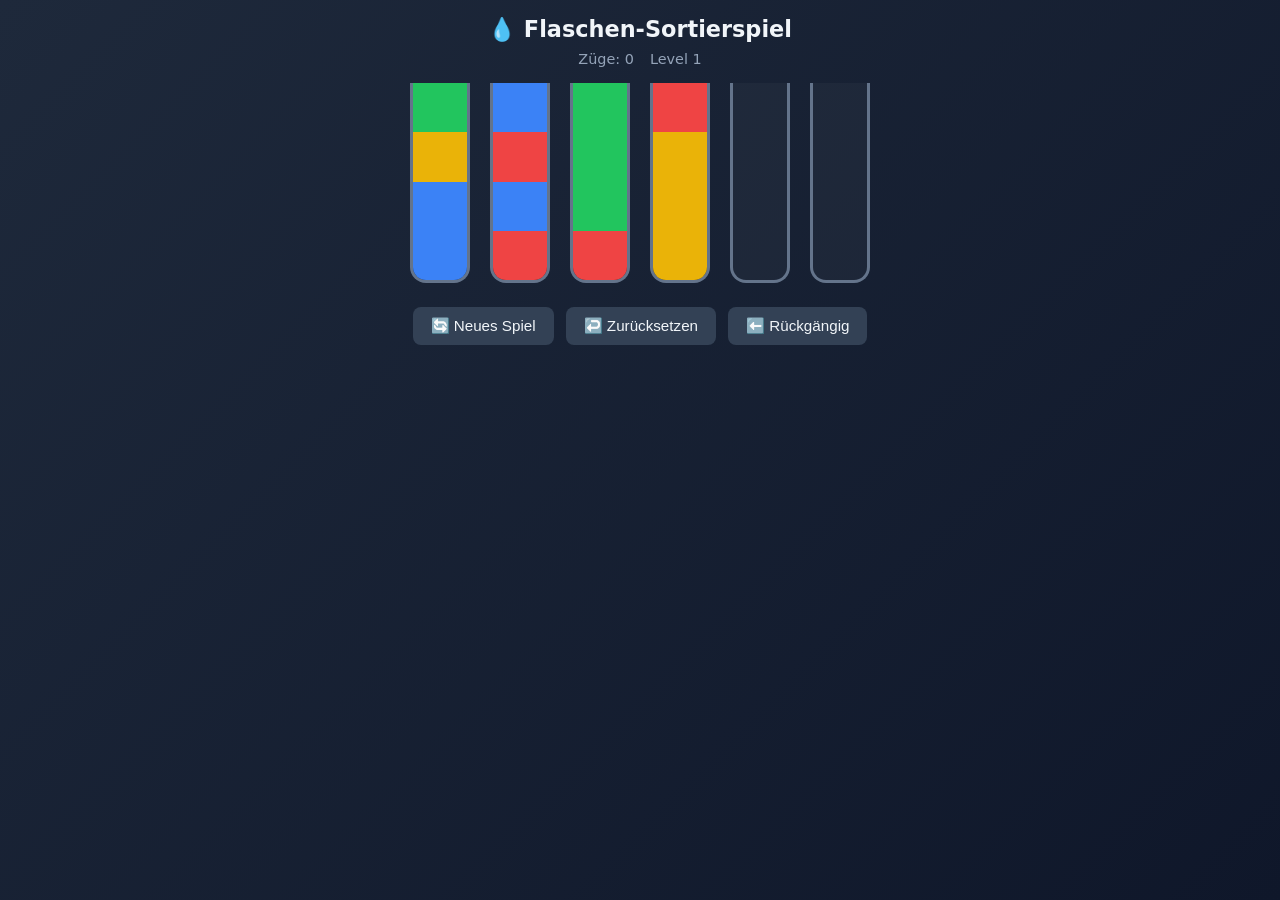
==== bottle-sort/index.html @ cf6b4d2e "initial commit of bottle-sort" ====
<!DOCTYPE html>
<html lang="de">
<head>
<meta charset="UTF-8">
<meta name="viewport" content="width=device-width, initial-scale=1.0, maximum-scale=1.0, user-scalable=no">
<title>Flaschen-Sortierspiel</title>
<link rel="manifest" href="./manifest.json">
<meta name="theme-color" content="#1e293b">
<link rel="apple-touch-icon" href="./icon-192.png">
<link rel="stylesheet" href="./style.css">
</head>
<body>
<div id="app">
  <header>
    <h1>💧 Flaschen-Sortierspiel</h1>
    <div class="stats">
      <span id="moveCounter">Züge: 0</span>
      <span id="levelLabel">Level 1</span>
    </div>
  </header>

  <div id="bottleContainer"></div>

  <div class="controls">
    <button id="newGameBtn">🔄 Neues Spiel</button>
    <button id="resetBtn">↩️ Zurücksetzen</button>
    <button id="undoBtn">⬅️ Rückgängig</button>
  </div>

  <div id="winOverlay" class="hidden">
    <div class="winBox">
      <h2>🎉 Gelöst! 🎉</h2>
      <p id="winStats"></p>
      <button id="nextLevelBtn">Nächstes Level</button>
    </div>
  </div>
</div>

<canvas id="confettiCanvas"></canvas>

<script src="./app.js"></script>
</body>
</html>
---- bottle-sort/style.css ----
* { box-sizing: border-box; margin: 0; padding: 0; }

body {
  font-family: 'Segoe UI', system-ui, sans-serif;
  background: linear-gradient(135deg, #1e293b, #0f172a);
  color: #f1f5f9;
  min-height: 100vh;
  display: flex;
  flex-direction: column;
  align-items: center;
  padding: 16px;
  user-select: none;
  -webkit-tap-highlight-color: transparent;
}

header {
  text-align: center;
  margin-bottom: 16px;
}

h1 { font-size: 1.4rem; margin-bottom: 8px; }

.stats {
  display: flex;
  gap: 16px;
  justify-content: center;
  font-size: 0.9rem;
  color: #94a3b8;
}

#bottleContainer {
  display: flex;
  flex-wrap: wrap;
  justify-content: center;
  gap: 20px;
  max-width: 900px;
  margin-bottom: 24px;
}

.bottle {
  width: 60px;
  height: 200px;
  border: 3px solid #64748b;
  border-top: none;
  border-radius: 0 0 16px 16px;
  position: relative;
  display: flex;
  flex-direction: column-reverse;
  overflow: hidden;
  background: rgba(255,255,255,0.03);
  cursor: pointer;
  transition: transform 0.15s ease;
}

.bottle::before {
  content: "";
  position: absolute;
  top: -12px;
  left: 12px;
  width: 30px;
  height: 12px;
  background: #64748b;
  border-radius: 4px 4px 0 0;
}

.bottle.selected {
  transform: translateY(-12px);
  border-color: #facc15;
  box-shadow: 0 0 12px #facc15;
}

.bottle.invalid {
  animation: shake 0.3s;
}

@keyframes shake {
  0%, 100% { transform: translateX(0); }
  25% { transform: translateX(-6px); }
  75% { transform: translateX(6px); }
}

.segment {
  width: 100%;
  height: 25%;
  transition: all 0.25s ease;
}

.controls {
  display: flex;
  gap: 12px;
  flex-wrap: wrap;
  justify-content: center;
}

button {
  background: #334155;
  color: #f1f5f9;
  border: none;
  padding: 10px 18px;
  border-radius: 8px;
  font-size: 0.95rem;
  cursor: pointer;
  transition: background 0.2s;
}

button:hover { background: #475569; }

#winOverlay {
  position: fixed;
  inset: 0;
  background: rgba(0,0,0,0.7);
  display: flex;
  align-items: center;
  justify-content: center;
  z-index: 10;
}

#winOverlay.hidden { display: none; }

.winBox {
  background: #1e293b;
  padding: 32px;
  border-radius: 16px;
  text-align: center;
  border: 2px solid #facc15;
}

.winBox h2 { margin-bottom: 12px; }
.winBox p { margin-bottom: 20px; color: #94a3b8; }

#confettiCanvas {
  position: fixed;
  inset: 0;
  pointer-events: none;
  z-index: 20;
}
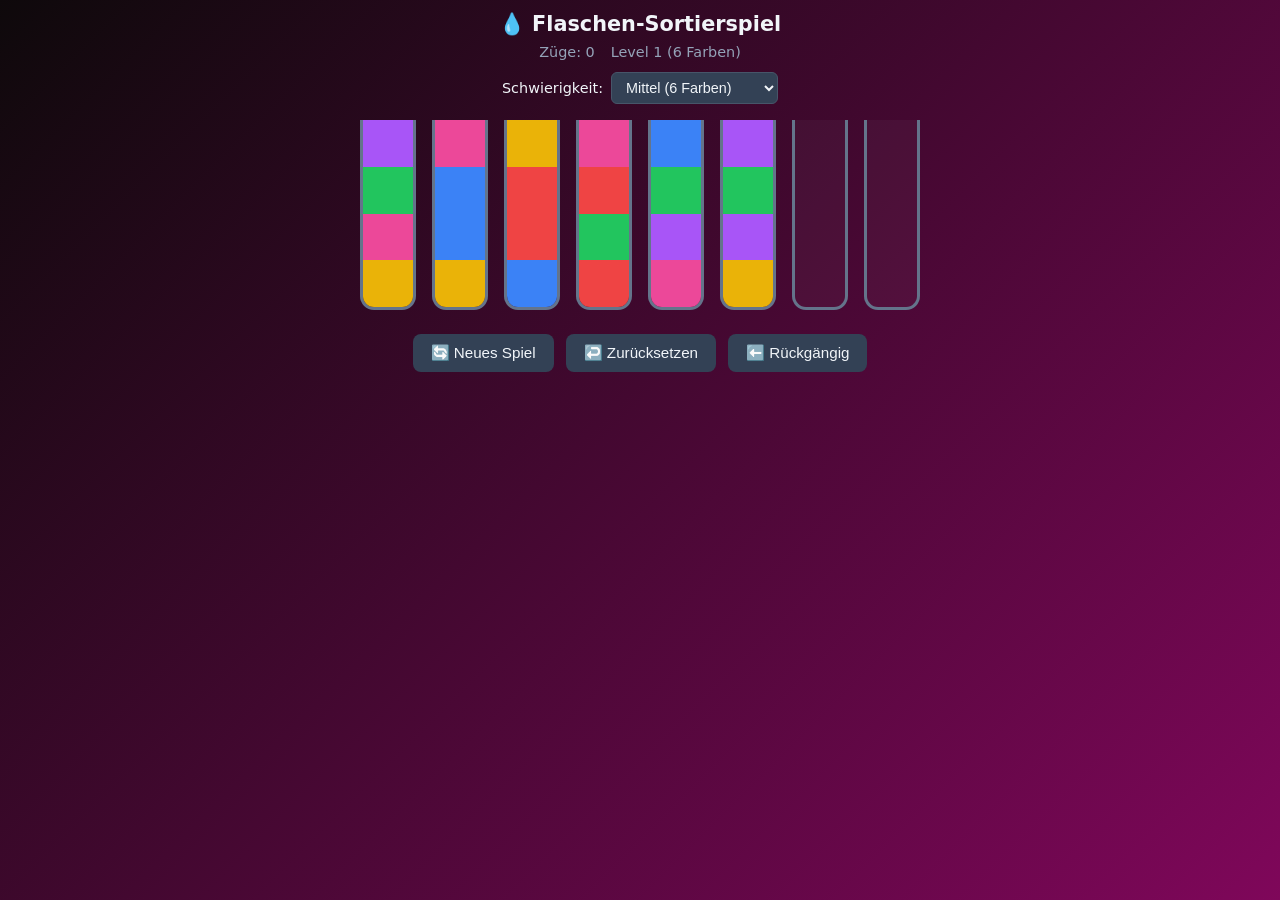
==== commit 01b2468a: "adding difficulty levels" ====
--- a/bottle-sort/index.html
+++ b/bottle-sort/index.html
@@ -18,6 +18,20 @@
       <span id="levelLabel">Level 1</span>
     </div>
   </header>
+
+  <div id="difficultyBar">
+    <label for="difficultySelect">Schwierigkeit:</label>
+    <select id="difficultySelect">
+      <option value="easy">Einfach (4 Farben)</option>
+      <option value="medium" selected>Mittel (6 Farben)</option>
+      <option value="hard">Schwer (8 Farben)</option>
+      <option value="extreme">Extrem (12 Farben)</option>
+      <option value="custom">Benutzerdefiniert…</option>
+    </select>
+    <span id="customWrap" class="hidden">
+      <input type="number" id="customColors" min="2" max="20" value="6"> Farben
+    </span>
+  </div>
 
   <div id="bottleContainer"></div>
 
@@ -40,4 +54,4 @@
 
 <script src="./app.js"></script>
 </body>
-</html>
+</html>
--- a/bottle-sort/style.css
+++ b/bottle-sort/style.css
@@ -3,22 +3,24 @@
 body {
   font-family: 'Segoe UI', system-ui, sans-serif;
   background: linear-gradient(135deg, #1e293b, #0f172a);
+  background: linear-gradient(135deg, #0e090b, #7f075a);
   color: #f1f5f9;
   min-height: 100vh;
   display: flex;
   flex-direction: column;
   align-items: center;
-  padding: 16px;
+  padding: 12px;
   user-select: none;
   -webkit-tap-highlight-color: transparent;
+  overflow-x: hidden;
 }
 
 header {
   text-align: center;
-  margin-bottom: 16px;
-}
-
-h1 { font-size: 1.4rem; margin-bottom: 8px; }
+  margin-bottom: 12px;
+}
+
+h1 { font-size: 1.3rem; margin-bottom: 8px; }
 
 .stats {
   display: flex;
@@ -28,48 +30,99 @@
   color: #94a3b8;
 }
 
+#difficultyBar {
+  display: flex;
+  align-items: center;
+  gap: 8px;
+  flex-wrap: wrap;
+  justify-content: center;
+  margin-bottom: 16px;
+  font-size: 0.9rem;
+}
+
+#difficultyBar select,
+#difficultyBar input {
+  background: #334155;
+  color: #f1f5f9;
+  border: 1px solid #475569;
+  border-radius: 6px;
+  padding: 6px 10px;
+  font-size: 0.9rem;
+}
+
+#customWrap.hidden { display: none; }
+#customWrap input { width: 60px; }
+
 #bottleContainer {
   display: flex;
   flex-wrap: wrap;
   justify-content: center;
-  gap: 20px;
-  max-width: 900px;
+  gap: 16px;
+  max-width: 1000px;
   margin-bottom: 24px;
+  position: relative;
+}
+
+.bottle-wrap {
+  position: relative;
+  display: flex;
+  flex-direction: column;
+  align-items: center;
+  transition: transform 0.4s ease;
+  transform-origin: bottom center;
+  z-index: 1;
+}
+
+.bottle-wrap.pouring-from {
+  z-index: 5;
 }
 
 .bottle {
-  width: 60px;
-  height: 200px;
   border: 3px solid #64748b;
   border-top: none;
-  border-radius: 0 0 16px 16px;
+  border-radius: 0 0 14px 14px;
   position: relative;
   display: flex;
   flex-direction: column-reverse;
   overflow: hidden;
   background: rgba(255,255,255,0.03);
   cursor: pointer;
-  transition: transform 0.15s ease;
+  transition: border-color 0.2s, box-shadow 0.2s;
+}
+
+/* Größen abhängig von Grid-Dichte via CSS-Variablen */
+#bottleContainer {
+  --bottle-w: 56px;
+  --bottle-h: 190px;
+  --seg-count: 4;
+}
+
+.bottle {
+  width: var(--bottle-w);
+  height: var(--bottle-h);
 }
 
 .bottle::before {
   content: "";
   position: absolute;
   top: -12px;
-  left: 12px;
+  left: calc(50% - 15px);
   width: 30px;
   height: 12px;
   background: #64748b;
   border-radius: 4px 4px 0 0;
 }
 
-.bottle.selected {
-  transform: translateY(-12px);
+.bottle-wrap.selected .bottle {
   border-color: #facc15;
   box-shadow: 0 0 12px #facc15;
 }
 
-.bottle.invalid {
+.bottle-wrap.selected {
+  transform: translateY(-14px);
+}
+
+.bottle-wrap.invalid .bottle {
   animation: shake 0.3s;
 }
 
@@ -81,8 +134,35 @@
 
 .segment {
   width: 100%;
-  height: 25%;
-  transition: all 0.25s ease;
+  height: calc(100% / var(--seg-count));
+  transition: background 0.2s ease;
+  flex-shrink: 0;
+}
+
+/* Gieß-Animation Klassen */
+.bottle-wrap.tilt-pour {
+  transform: rotate(-70deg) translate(-30px, -10px);
+  transition: transform 0.35s ease;
+}
+
+.bottle-wrap.tilt-receive {
+  transition: transform 0.35s ease;
+}
+
+/* Stream-Tropfen */
+.pour-stream {
+  position: absolute;
+  width: 6px;
+  border-radius: 3px;
+  pointer-events: none;
+  z-index: 10;
+  animation: streamFlow 0.4s linear infinite;
+}
+
+@keyframes streamFlow {
+  0% { opacity: 0.6; }
+  50% { opacity: 1; }
+  100% { opacity: 0.6; }
 }
 
 .controls {
@@ -104,6 +184,7 @@
 }
 
 button:hover { background: #475569; }
+button:active { background: #1e293b; }
 
 #winOverlay {
   position: fixed;
@@ -112,7 +193,7 @@
   display: flex;
   align-items: center;
   justify-content: center;
-  z-index: 10;
+  z-index: 30;
 }
 
 #winOverlay.hidden { display: none; }
@@ -123,6 +204,7 @@
   border-radius: 16px;
   text-align: center;
   border: 2px solid #facc15;
+  max-width: 90vw;
 }
 
 .winBox h2 { margin-bottom: 12px; }
@@ -134,3 +216,21 @@
   pointer-events: none;
   z-index: 20;
 }
+
+/* Responsive Anpassungen für kleinere Bildschirme / mehr Flaschen */
+@media (max-width: 700px) {
+  #bottleContainer {
+    gap: 10px;
+    --bottle-w: 42px;
+    --bottle-h: 150px;
+  }
+  h1 { font-size: 1.1rem; }
+}
+
+@media (max-width: 420px) {
+  #bottleContainer {
+    gap: 7px;
+    --bottle-w: 34px;
+    --bottle-h: 120px;
+  }
+}
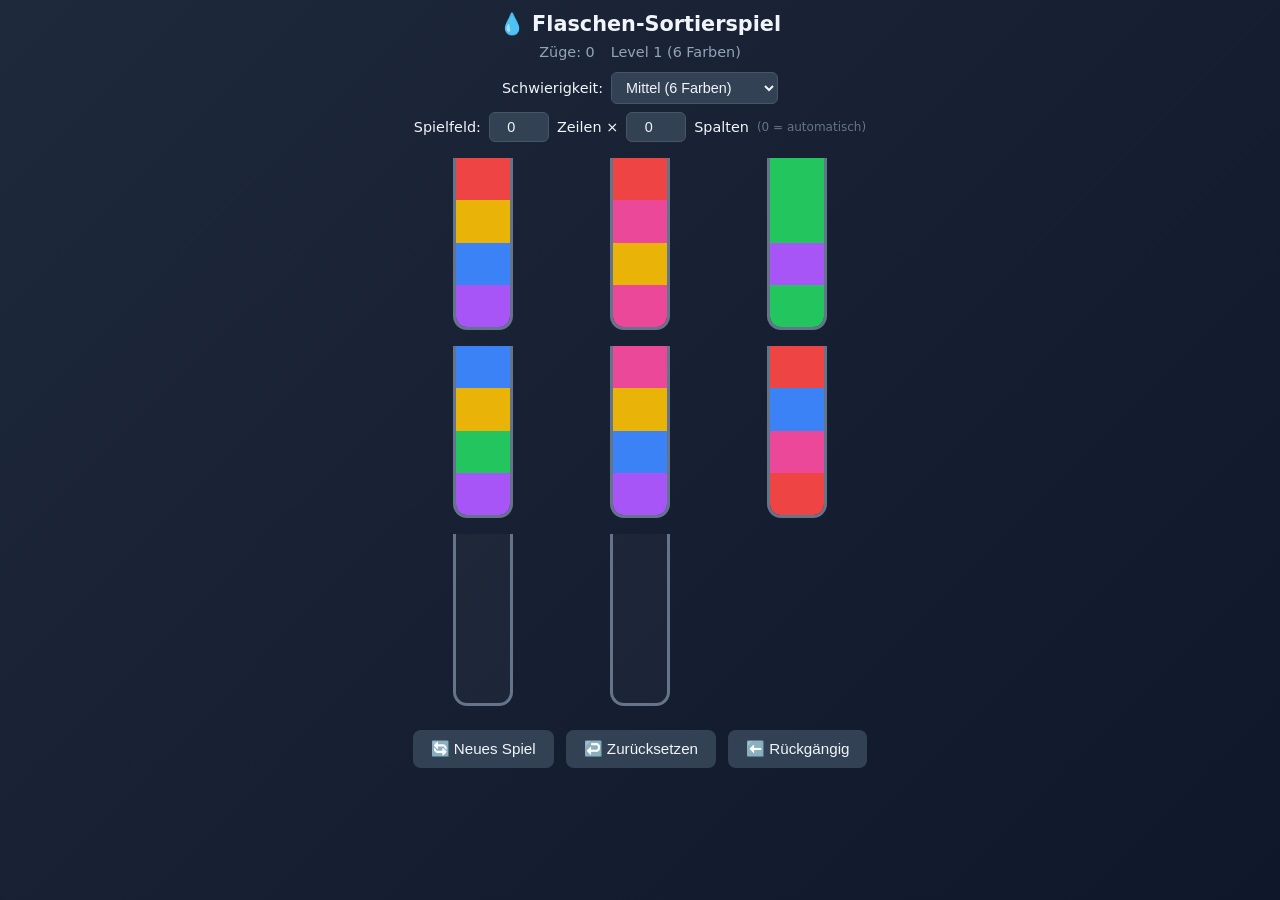
==== commit 32e8bc82: "adding adjustability" ====
--- a/bottle-sort/index.html
+++ b/bottle-sort/index.html
@@ -20,17 +20,28 @@
   </header>
 
   <div id="difficultyBar">
-    <label for="difficultySelect">Schwierigkeit:</label>
-    <select id="difficultySelect">
-      <option value="easy">Einfach (4 Farben)</option>
-      <option value="medium" selected>Mittel (6 Farben)</option>
-      <option value="hard">Schwer (8 Farben)</option>
-      <option value="extreme">Extrem (12 Farben)</option>
-      <option value="custom">Benutzerdefiniert…</option>
-    </select>
-    <span id="customWrap" class="hidden">
-      <input type="number" id="customColors" min="2" max="20" value="6"> Farben
-    </span>
+    <div class="settingRow">
+      <label for="difficultySelect">Schwierigkeit:</label>
+      <select id="difficultySelect">
+        <option value="easy">Einfach (4 Farben)</option>
+        <option value="medium" selected>Mittel (6 Farben)</option>
+        <option value="hard">Schwer (8 Farben)</option>
+        <option value="extreme">Extrem (12 Farben)</option>
+        <option value="custom">Benutzerdefiniert…</option>
+      </select>
+      <span id="customWrap" class="hidden">
+        <input type="number" id="customColors" min="2" max="20" value="6"> Farben
+      </span>
+    </div>
+
+    <div class="settingRow">
+      <label for="rowsInput">Spielfeld:</label>
+      <input type="number" id="rowsInput" min="1" max="10" value="0" placeholder="auto">
+      <span>Zeilen ×</span>
+      <input type="number" id="colsInput" min="1" max="12" value="0" placeholder="auto">
+      <span>Spalten</span>
+      <small id="gridHint">(0 = automatisch)</small>
+    </div>
   </div>
 
   <div id="bottleContainer"></div>
--- a/bottle-sort/style.css
+++ b/bottle-sort/style.css
@@ -3,7 +3,6 @@
 body {
   font-family: 'Segoe UI', system-ui, sans-serif;
   background: linear-gradient(135deg, #1e293b, #0f172a);
-  background: linear-gradient(135deg, #0e090b, #7f075a);
   color: #f1f5f9;
   min-height: 100vh;
   display: flex;
@@ -32,16 +31,23 @@
 
 #difficultyBar {
   display: flex;
+  flex-direction: column;
+  align-items: center;
+  gap: 8px;
+  margin-bottom: 16px;
+  font-size: 0.9rem;
+}
+
+.settingRow {
+  display: flex;
   align-items: center;
   gap: 8px;
   flex-wrap: wrap;
   justify-content: center;
-  margin-bottom: 16px;
-  font-size: 0.9rem;
 }
 
 #difficultyBar select,
-#difficultyBar input {
+#difficultyBar input[type="number"] {
   background: #334155;
   color: #f1f5f9;
   border: 1px solid #475569;
@@ -53,12 +59,21 @@
 #customWrap.hidden { display: none; }
 #customWrap input { width: 60px; }
 
+#rowsInput, #colsInput { width: 60px; text-align: center; }
+
+#gridHint {
+  color: #64748b;
+  font-size: 0.75rem;
+}
+
 #bottleContainer {
-  display: flex;
-  flex-wrap: wrap;
-  justify-content: center;
-  gap: 16px;
-  max-width: 1000px;
+  display: grid;
+  grid-template-columns: repeat(var(--grid-cols, 6), 1fr);
+  gap: var(--grid-gap, 16px);
+  justify-items: center;
+  align-items: end;
+  width: 100%;
+  max-width: 1100px;
   margin-bottom: 24px;
   position: relative;
 }
@@ -88,27 +103,17 @@
   background: rgba(255,255,255,0.03);
   cursor: pointer;
   transition: border-color 0.2s, box-shadow 0.2s;
-}
-
-/* Größen abhängig von Grid-Dichte via CSS-Variablen */
-#bottleContainer {
-  --bottle-w: 56px;
-  --bottle-h: 190px;
-  --seg-count: 4;
-}
-
-.bottle {
-  width: var(--bottle-w);
-  height: var(--bottle-h);
+  width: var(--bottle-w, 56px);
+  height: var(--bottle-h, 190px);
 }
 
 .bottle::before {
   content: "";
   position: absolute;
-  top: -12px;
-  left: calc(50% - 15px);
-  width: 30px;
-  height: 12px;
+  top: -10px;
+  left: calc(50% - 14px);
+  width: 28px;
+  height: 10px;
   background: #64748b;
   border-radius: 4px 4px 0 0;
 }
@@ -134,22 +139,15 @@
 
 .segment {
   width: 100%;
-  height: calc(100% / var(--seg-count));
+  height: calc(100% / var(--seg-count, 4));
   transition: background 0.2s ease;
   flex-shrink: 0;
 }
 
-/* Gieß-Animation Klassen */
 .bottle-wrap.tilt-pour {
-  transform: rotate(-70deg) translate(-30px, -10px);
   transition: transform 0.35s ease;
 }
 
-.bottle-wrap.tilt-receive {
-  transition: transform 0.35s ease;
-}
-
-/* Stream-Tropfen */
 .pour-stream {
   position: absolute;
   width: 6px;
@@ -217,20 +215,7 @@
   z-index: 20;
 }
 
-/* Responsive Anpassungen für kleinere Bildschirme / mehr Flaschen */
 @media (max-width: 700px) {
-  #bottleContainer {
-    gap: 10px;
-    --bottle-w: 42px;
-    --bottle-h: 150px;
-  }
   h1 { font-size: 1.1rem; }
-}
-
-@media (max-width: 420px) {
-  #bottleContainer {
-    gap: 7px;
-    --bottle-w: 34px;
-    --bottle-h: 120px;
-  }
+  #difficultyBar { font-size: 0.8rem; }
 }
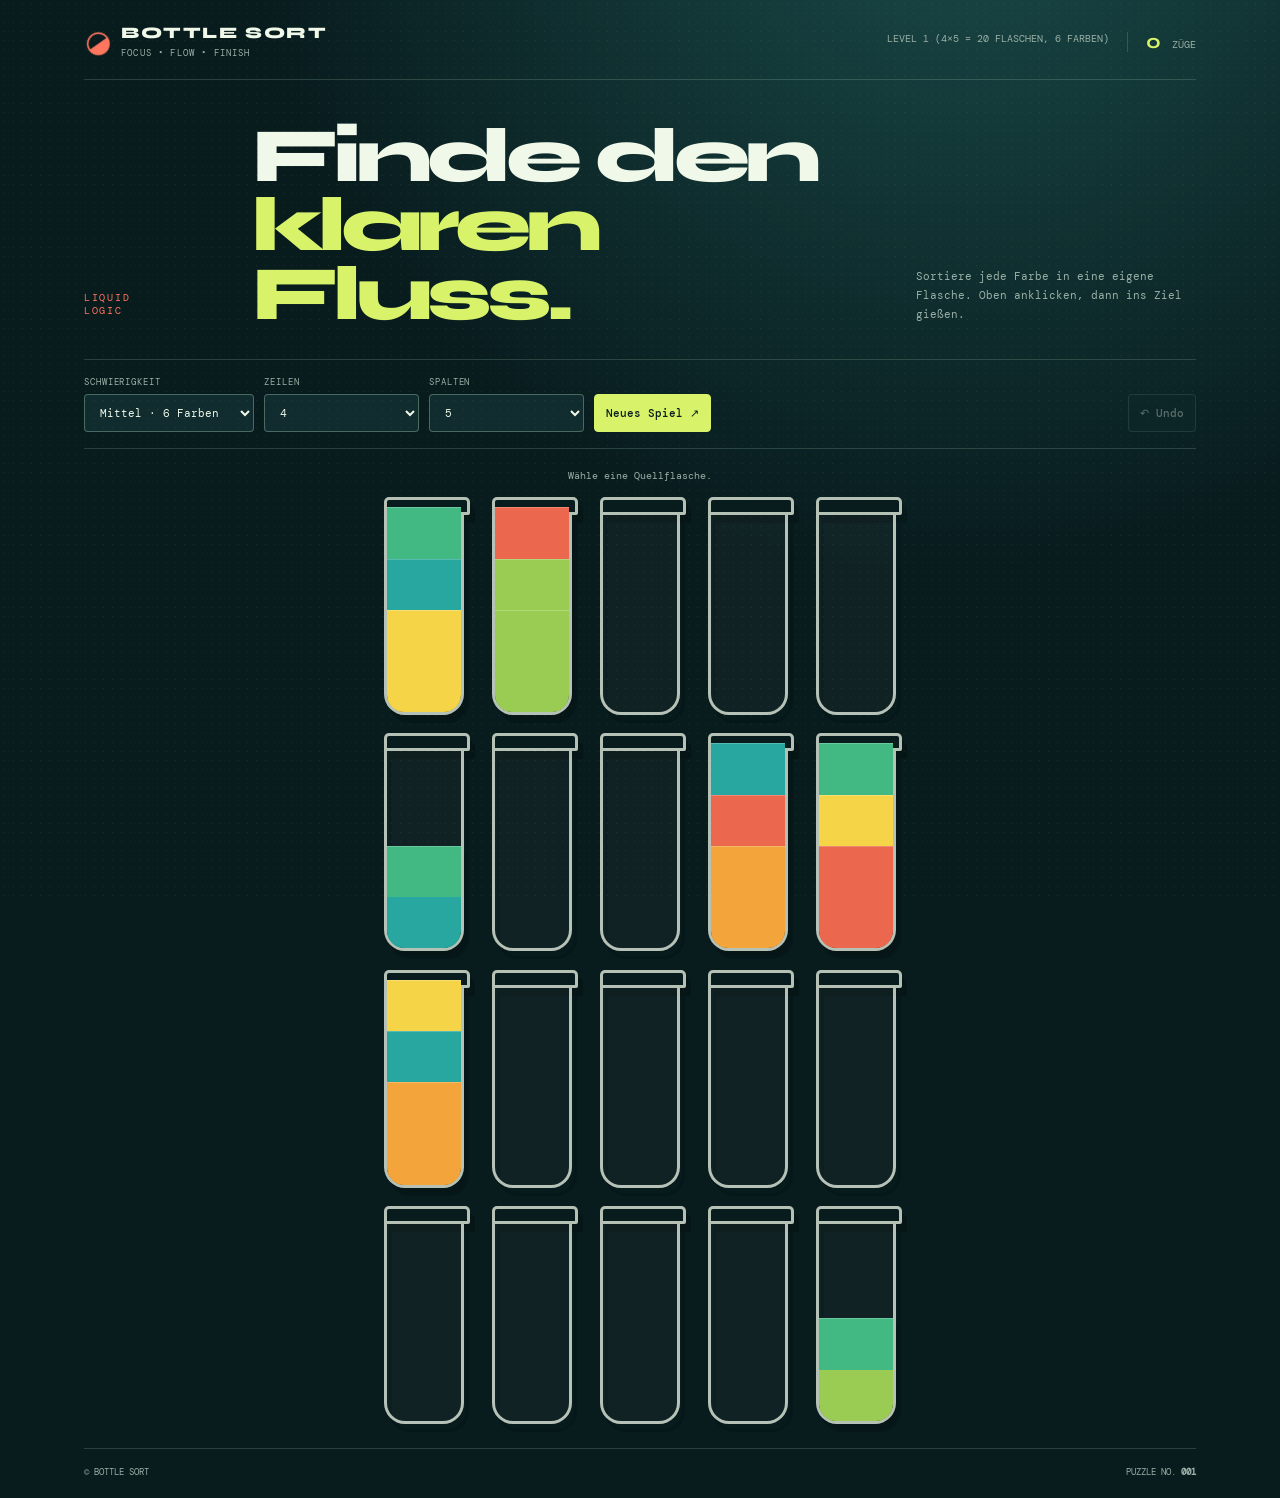
==== commit e6c6d427: "fixing adjustability" ====
--- a/bottle-sort/index.html
+++ b/bottle-sort/index.html
@@ -1,68 +1,35 @@
-<!DOCTYPE html>
+<!doctype html>
 <html lang="de">
 <head>
-<meta charset="UTF-8">
-<meta name="viewport" content="width=device-width, initial-scale=1.0, maximum-scale=1.0, user-scalable=no">
-<title>Flaschen-Sortierspiel</title>
-<link rel="manifest" href="./manifest.json">
-<meta name="theme-color" content="#1e293b">
-<link rel="apple-touch-icon" href="./icon-192.png">
-<link rel="stylesheet" href="./style.css">
+  <meta charset="utf-8">
+  <meta name="viewport" content="width=device-width, initial-scale=1, viewport-fit=cover">
+  <meta name="theme-color" content="#10251f">
+  <meta name="description" content="Bottle Sort – ein farbenfrohes Sortierspiel">
+  <link rel="manifest" href="./manifest.json">
+  <link rel="stylesheet" href="./style.css">
+  <title>Bottle Sort</title>
 </head>
 <body>
-<div id="app">
-  <header>
-    <h1>💧 Flaschen-Sortierspiel</h1>
-    <div class="stats">
-      <span id="moveCounter">Züge: 0</span>
-      <span id="levelLabel">Level 1</span>
-    </div>
-  </header>
-
-  <div id="difficultyBar">
-    <div class="settingRow">
-      <label for="difficultySelect">Schwierigkeit:</label>
-      <select id="difficultySelect">
-        <option value="easy">Einfach (4 Farben)</option>
-        <option value="medium" selected>Mittel (6 Farben)</option>
-        <option value="hard">Schwer (8 Farben)</option>
-        <option value="extreme">Extrem (12 Farben)</option>
-        <option value="custom">Benutzerdefiniert…</option>
-      </select>
-      <span id="customWrap" class="hidden">
-        <input type="number" id="customColors" min="2" max="20" value="6"> Farben
-      </span>
-    </div>
-
-    <div class="settingRow">
-      <label for="rowsInput">Spielfeld:</label>
-      <input type="number" id="rowsInput" min="1" max="10" value="0" placeholder="auto">
-      <span>Zeilen ×</span>
-      <input type="number" id="colsInput" min="1" max="12" value="0" placeholder="auto">
-      <span>Spalten</span>
-      <small id="gridHint">(0 = automatisch)</small>
-    </div>
+  <div class="app-shell">
+    <header class="topbar">
+      <div class="brand"><span class="brand-mark" aria-hidden="true">◒</span><div><strong>BOTTLE SORT</strong><small>FOCUS • FLOW • FINISH</small></div></div>
+      <div class="stats" aria-live="polite"><span id="levelLabel">Level 1</span><span class="moves"><b id="moveCount">0</b> Züge</span></div>
+    </header>
+    <main>
+      <section class="hero"><p class="eyebrow">LIQUID LOGIC</p><h1>Finde den<br><em>klaren Fluss.</em></h1><p class="intro">Sortiere jede Farbe in eine eigene Flasche. Oben anklicken, dann ins Ziel gießen.</p></section>
+      <section class="controls" aria-label="Spieleinstellungen">
+        <label>Schwierigkeit<select id="difficulty"><option value="4">Einfach · 4 Farben</option><option value="6" selected>Mittel · 6 Farben</option><option value="8">Schwer · 8 Farben</option><option value="12">Extrem · 12 Farben</option><option value="custom">Benutzerdefiniert</option></select></label>
+        <label id="customWrap" class="hidden">Farben<input id="customColors" type="number" min="2" max="20" value="6"></label>
+        <label>Zeilen<select id="rowsSelect"></select></label><label>Spalten<select id="colsSelect"></select></label>
+        <button id="newGame" class="primary" type="button">Neues Spiel <span aria-hidden="true">↗</span></button><button id="undo" class="secondary" type="button" disabled>↶ Undo</button>
+      </section>
+      <p id="hint" class="hint" aria-live="polite">Wähle eine Quellflasche.</p>
+      <section id="board" class="board" aria-label="Spielfeld"></section>
+    </main>
+    <footer><span>© BOTTLE SORT</span><span>PUZZLE NO. <b id="puzzleNo">001</b></span></footer>
   </div>
-
-  <div id="bottleContainer"></div>
-
-  <div class="controls">
-    <button id="newGameBtn">🔄 Neues Spiel</button>
-    <button id="resetBtn">↩️ Zurücksetzen</button>
-    <button id="undoBtn">⬅️ Rückgängig</button>
-  </div>
-
-  <div id="winOverlay" class="hidden">
-    <div class="winBox">
-      <h2>🎉 Gelöst! 🎉</h2>
-      <p id="winStats"></p>
-      <button id="nextLevelBtn">Nächstes Level</button>
-    </div>
-  </div>
-</div>
-
-<canvas id="confettiCanvas"></canvas>
-
-<script src="./app.js"></script>
+  <div id="winOverlay" class="overlay hidden" role="dialog" aria-modal="true" aria-labelledby="winHeading"><canvas id="confetti" aria-hidden="true"></canvas><div class="win-card"><span class="win-kicker">PERFEKT SORTIERT</span><h2 id="winHeading">Schöner<br><em>Flow.</em></h2><p id="winText"></p><button id="playAgain" class="primary" type="button">Neue Runde ↗</button></div></div>
+  <script src="./app.js" defer></script>
+<script type="module" src="https://static.cloudflareinsights.com/beacon.min.js/v4513226cdae34746b4dedf0b4dfa099e1781791509496" integrity="sha512-ZE9pZaUXND66v380QUtch/5sE9tPFh2zg45pR2PB0CVkCtOREv2AJKkSidISWkysEuQ0EH8faUU5du78bx87UQ==" data-cf-beacon='{"version":"2024.11.0","token":"8607d2a720d14b038279025b2b5a82e5"}' crossorigin="anonymous"></script>
 </body>
-</html>+</html>
--- a/bottle-sort/style.css
+++ b/bottle-sort/style.css
@@ -1,221 +1,95 @@
-* { box-sizing: border-box; margin: 0; padding: 0; }
+@import url('https://fonts.googleapis.com/css2?family=DM+Mono:wght@400;500&family=Syne:wght@600;700;800&display=swap');
 
+:root {
+  --bg: #081b1d;
+  --surface: #102c2e;
+  --surface-2: #15383a;
+  --text: #eff8e9;
+  --muted: #9ab1a7;
+  --line: rgba(190, 235, 205, .18);
+  --acid: #d8f36a;
+  --coral: #ff765f;
+  --cols: 5;
+  --bottle-w: 58px;
+  --bottle-h: 151px;
+}
+
+* { box-sizing: border-box; }
+html { min-width: 320px; background: var(--bg); }
 body {
-  font-family: 'Segoe UI', system-ui, sans-serif;
-  background: linear-gradient(135deg, #1e293b, #0f172a);
-  color: #f1f5f9;
+  margin: 0;
   min-height: 100vh;
-  display: flex;
-  flex-direction: column;
-  align-items: center;
-  padding: 12px;
+  color: var(--text);
+  background: radial-gradient(circle at 75% -10%, #1b4b4a 0, transparent 38%), var(--bg);
+  font-family: 'DM Mono', ui-monospace, monospace;
+  -webkit-font-smoothing: antialiased;
   user-select: none;
   -webkit-tap-highlight-color: transparent;
-  overflow-x: hidden;
 }
-
-header {
-  text-align: center;
-  margin-bottom: 12px;
+body::before {
+  content: ''; position: fixed; inset: 0; pointer-events: none; opacity: .13;
+  background-image: radial-gradient(rgba(216,243,106,.7) .5px, transparent .5px);
+  background-size: 9px 9px;
 }
-
-h1 { font-size: 1.3rem; margin-bottom: 8px; }
-
-.stats {
-  display: flex;
-  gap: 16px;
-  justify-content: center;
-  font-size: 0.9rem;
-  color: #94a3b8;
+button, select, input { font: inherit; }
+button { -webkit-appearance: none; }
+.app-shell { width: min(1240px, 100%); min-height: 100vh; margin: auto; padding: 25px 5vw 20px; display: flex; flex-direction: column; }
+.topbar { display: flex; justify-content: space-between; align-items: center; gap: 20px; padding-bottom: 20px; border-bottom: 1px solid var(--line); }
+.brand { display: flex; align-items: center; gap: 11px; }
+.brand-mark { color: var(--coral); font-size: 30px; line-height: 1; transform: rotate(-35deg); }
+.brand strong { display: block; font: 800 16px/1 'Syne', sans-serif; letter-spacing: .1em; }
+.brand small { display: block; margin-top: 6px; color: var(--muted); font-size: 9px; letter-spacing: .13em; }
+.stats { display: flex; gap: 18px; color: var(--muted); font-size: 10px; text-transform: uppercase; white-space: nowrap; }
+.moves { padding-left: 18px; border-left: 1px solid var(--line); }
+.moves b { margin-right: 5px; color: var(--acid); font: 700 20px/1 'Syne', sans-serif; }
+.hero { display: flex; align-items: end; gap: clamp(28px, 7vw, 105px); padding: 42px 0 30px; }
+.eyebrow, .win-kicker { margin: 0 0 12px; color: var(--coral); font-size: 10px; letter-spacing: .17em; }
+.hero h1 { margin: 0; font: 800 clamp(42px, 6vw, 78px)/.9 'Syne', sans-serif; letter-spacing: -.07em; }
+.hero h1 em, .win-card em { color: var(--acid); font-style: normal; }
+.intro { max-width: 280px; margin: 0 0 5px; color: var(--muted); font-size: 11px; line-height: 1.75; }
+.controls { display: flex; flex-wrap: wrap; align-items: end; gap: 10px; padding: 16px 0; border-block: 1px solid var(--line); }
+.controls label { display: flex; flex-direction: column; gap: 6px; color: var(--muted); font-size: 9px; letter-spacing: .1em; text-transform: uppercase; }
+.controls select, .controls input, .controls button { height: 38px; border: 1px solid rgba(190,235,205,.32); border-radius: 4px; padding: 0 11px; color: var(--text); background: var(--surface); font-size: 11px; }
+.controls select { min-width: 155px; }
+.controls input { width: 88px; }
+.controls button { cursor: pointer; font-weight: 500; transition: transform .18s, background .18s, border-color .18s; }
+.controls button:hover:not(:disabled) { transform: translateY(-2px); }
+.primary { border-color: var(--acid) !important; color: var(--bg) !important; background: var(--acid) !important; }
+.primary:hover:not(:disabled) { background: #efff9b !important; }
+.secondary { margin-left: auto; }
+.secondary:disabled { cursor: not-allowed; opacity: .35; }
+.hidden { display: none !important; }
+.hint { height: 16px; margin: 20px 0 8px; color: var(--muted); text-align: center; font-size: 10px; }
+.board { display: grid; grid-template-columns: repeat(var(--cols), var(--bottle-w)); grid-auto-rows: var(--bottle-h); justify-content: center; align-content: center; gap: clamp(15px, 2.2vw, 30px); flex: 1; min-height: 300px; padding: 14px 0 24px; }
+.bottle { position: relative; display: flex; flex-direction: column-reverse; width: var(--bottle-w); height: var(--bottle-h); padding: 0; overflow: visible; cursor: pointer; border: 3px solid rgba(239,248,233,.75); border-top: 0; border-radius: 0 0 21px 21px; outline: none; background: rgba(255,255,255,.035); filter: drop-shadow(5px 8px 0 rgba(0,0,0,.18)); transition: transform .25s, filter .25s, box-shadow .25s; }
+.bottle::before { content: ''; position: absolute; top: -10px; left: -3px; width: calc(100% + 6px); height: 12px; border: 3px solid rgba(239,248,233,.75); border-radius: 5px 5px 2px 2px; background: var(--bg); }
+.bottle:focus-visible { box-shadow: 0 0 0 3px var(--acid); }
+.bottle.selected { transform: translateY(-10px) rotate(-4deg); filter: drop-shadow(5px 14px 0 rgba(255,118,95,.28)); }
+.bottle.target { box-shadow: 0 0 0 3px var(--acid); }
+.bottle.pouring { animation: pour .52s ease; }
+.layer { position: relative; flex: 0 0 25%; width: 100%; border-top: 1px solid rgba(255,255,255,.22); transition: background .25s; }
+.layer:first-child { border-radius: 0 0 17px 17px; border-top: 0; }
+@keyframes pour { 50% { transform: rotate(-14deg) translate(-8px,-7px); } 100% { transform: rotate(0); } }
+footer { display: flex; justify-content: space-between; padding-top: 17px; color: var(--muted); border-top: 1px solid var(--line); font-size: 9px; }
+.overlay { position: fixed; inset: 0; z-index: 5; display: grid; place-items: center; background: rgba(2,12,13,.88); }
+.overlay canvas { position: absolute; inset: 0; width: 100%; height: 100%; pointer-events: none; }
+.win-card { position: relative; z-index: 1; width: min(390px, calc(100% - 32px)); padding: 45px 36px; color: var(--text); text-align: center; border: 1px solid var(--acid); background: var(--surface); box-shadow: 12px 12px 0 var(--coral); }
+.win-card h2 { margin: 12px 0 20px; font: 800 56px/.9 'Syne', sans-serif; letter-spacing: -.07em; }
+.win-card p { color: var(--muted); font-size: 11px; }
+.win-card button { height: 42px; margin-top: 18px; padding: 0 18px; border: 0; cursor: pointer; font-size: 11px; }
+@media (max-width: 650px) {
+  .app-shell { padding: 18px 16px 16px; }
+  .hero { display: block; padding: 29px 0 23px; }
+  .intro { margin-top: 18px; }
+  .stats { gap: 10px; }
+  .controls { gap: 8px; }
+  .controls label:first-child { flex: 1 1 155px; }
+  .controls label:nth-of-type(2), .controls label:nth-of-type(3), .controls label:nth-of-type(4) { flex: 1 1 80px; }
+  .controls select { width: 100%; min-width: 0; }
+  .secondary { margin-left: 0; }
+  .controls button { flex: 1; }
+  .board { gap: clamp(10px, 4vw, 18px); min-height: 280px; }
+  .win-card { padding: 38px 28px; box-shadow: 8px 8px 0 var(--coral); }
+  .win-card h2 { font-size: 48px; }
 }
-
-#difficultyBar {
-  display: flex;
-  flex-direction: column;
-  align-items: center;
-  gap: 8px;
-  margin-bottom: 16px;
-  font-size: 0.9rem;
-}
-
-.settingRow {
-  display: flex;
-  align-items: center;
-  gap: 8px;
-  flex-wrap: wrap;
-  justify-content: center;
-}
-
-#difficultyBar select,
-#difficultyBar input[type="number"] {
-  background: #334155;
-  color: #f1f5f9;
-  border: 1px solid #475569;
-  border-radius: 6px;
-  padding: 6px 10px;
-  font-size: 0.9rem;
-}
-
-#customWrap.hidden { display: none; }
-#customWrap input { width: 60px; }
-
-#rowsInput, #colsInput { width: 60px; text-align: center; }
-
-#gridHint {
-  color: #64748b;
-  font-size: 0.75rem;
-}
-
-#bottleContainer {
-  display: grid;
-  grid-template-columns: repeat(var(--grid-cols, 6), 1fr);
-  gap: var(--grid-gap, 16px);
-  justify-items: center;
-  align-items: end;
-  width: 100%;
-  max-width: 1100px;
-  margin-bottom: 24px;
-  position: relative;
-}
-
-.bottle-wrap {
-  position: relative;
-  display: flex;
-  flex-direction: column;
-  align-items: center;
-  transition: transform 0.4s ease;
-  transform-origin: bottom center;
-  z-index: 1;
-}
-
-.bottle-wrap.pouring-from {
-  z-index: 5;
-}
-
-.bottle {
-  border: 3px solid #64748b;
-  border-top: none;
-  border-radius: 0 0 14px 14px;
-  position: relative;
-  display: flex;
-  flex-direction: column-reverse;
-  overflow: hidden;
-  background: rgba(255,255,255,0.03);
-  cursor: pointer;
-  transition: border-color 0.2s, box-shadow 0.2s;
-  width: var(--bottle-w, 56px);
-  height: var(--bottle-h, 190px);
-}
-
-.bottle::before {
-  content: "";
-  position: absolute;
-  top: -10px;
-  left: calc(50% - 14px);
-  width: 28px;
-  height: 10px;
-  background: #64748b;
-  border-radius: 4px 4px 0 0;
-}
-
-.bottle-wrap.selected .bottle {
-  border-color: #facc15;
-  box-shadow: 0 0 12px #facc15;
-}
-
-.bottle-wrap.selected {
-  transform: translateY(-14px);
-}
-
-.bottle-wrap.invalid .bottle {
-  animation: shake 0.3s;
-}
-
-@keyframes shake {
-  0%, 100% { transform: translateX(0); }
-  25% { transform: translateX(-6px); }
-  75% { transform: translateX(6px); }
-}
-
-.segment {
-  width: 100%;
-  height: calc(100% / var(--seg-count, 4));
-  transition: background 0.2s ease;
-  flex-shrink: 0;
-}
-
-.bottle-wrap.tilt-pour {
-  transition: transform 0.35s ease;
-}
-
-.pour-stream {
-  position: absolute;
-  width: 6px;
-  border-radius: 3px;
-  pointer-events: none;
-  z-index: 10;
-  animation: streamFlow 0.4s linear infinite;
-}
-
-@keyframes streamFlow {
-  0% { opacity: 0.6; }
-  50% { opacity: 1; }
-  100% { opacity: 0.6; }
-}
-
-.controls {
-  display: flex;
-  gap: 12px;
-  flex-wrap: wrap;
-  justify-content: center;
-}
-
-button {
-  background: #334155;
-  color: #f1f5f9;
-  border: none;
-  padding: 10px 18px;
-  border-radius: 8px;
-  font-size: 0.95rem;
-  cursor: pointer;
-  transition: background 0.2s;
-}
-
-button:hover { background: #475569; }
-button:active { background: #1e293b; }
-
-#winOverlay {
-  position: fixed;
-  inset: 0;
-  background: rgba(0,0,0,0.7);
-  display: flex;
-  align-items: center;
-  justify-content: center;
-  z-index: 30;
-}
-
-#winOverlay.hidden { display: none; }
-
-.winBox {
-  background: #1e293b;
-  padding: 32px;
-  border-radius: 16px;
-  text-align: center;
-  border: 2px solid #facc15;
-  max-width: 90vw;
-}
-
-.winBox h2 { margin-bottom: 12px; }
-.winBox p { margin-bottom: 20px; color: #94a3b8; }
-
-#confettiCanvas {
-  position: fixed;
-  inset: 0;
-  pointer-events: none;
-  z-index: 20;
-}
-
-@media (max-width: 700px) {
-  h1 { font-size: 1.1rem; }
-  #difficultyBar { font-size: 0.8rem; }
-}+@media (prefers-reduced-motion: reduce) { *, *::before, *::after { animation-duration: .01ms !important; transition-duration: .01ms !important; } }
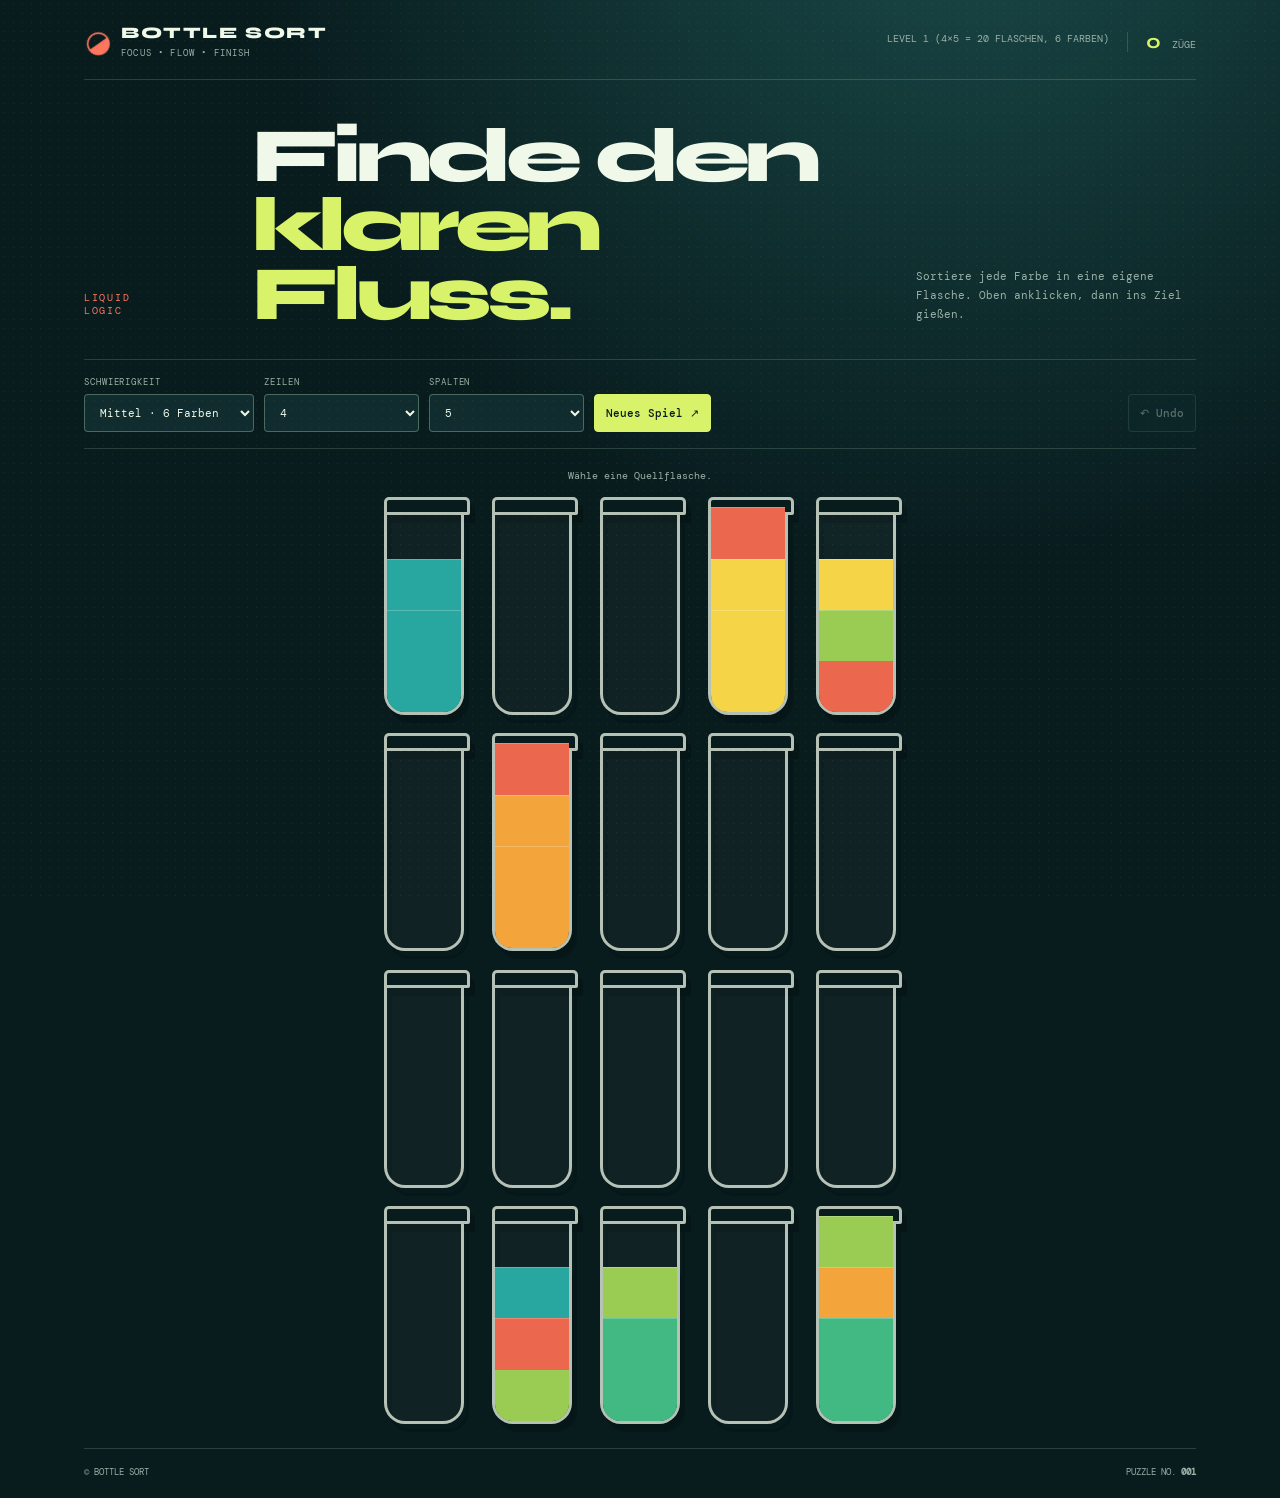
==== commit 45f2dfec: "fixing" ====
--- a/bottle-sort/index.html
+++ b/bottle-sort/index.html
@@ -30,6 +30,5 @@
   </div>
   <div id="winOverlay" class="overlay hidden" role="dialog" aria-modal="true" aria-labelledby="winHeading"><canvas id="confetti" aria-hidden="true"></canvas><div class="win-card"><span class="win-kicker">PERFEKT SORTIERT</span><h2 id="winHeading">Schöner<br><em>Flow.</em></h2><p id="winText"></p><button id="playAgain" class="primary" type="button">Neue Runde ↗</button></div></div>
   <script src="./app.js" defer></script>
-<script type="module" src="https://static.cloudflareinsights.com/beacon.min.js/v4513226cdae34746b4dedf0b4dfa099e1781791509496" integrity="sha512-ZE9pZaUXND66v380QUtch/5sE9tPFh2zg45pR2PB0CVkCtOREv2AJKkSidISWkysEuQ0EH8faUU5du78bx87UQ==" data-cf-beacon='{"version":"2024.11.0","token":"8607d2a720d14b038279025b2b5a82e5"}' crossorigin="anonymous"></script>
 </body>
-</html>
+</html>
--- a/bottle-sort/style.css
+++ b/bottle-sort/style.css
@@ -14,8 +14,15 @@
   --bottle-h: 151px;
 }
 
-* { box-sizing: border-box; }
-html { min-width: 320px; background: var(--bg); }
+* {
+  box-sizing: border-box;
+}
+
+html {
+  min-width: 320px;
+  background: var(--bg);
+}
+
 body {
   margin: 0;
   min-height: 100vh;
@@ -26,70 +33,411 @@
   user-select: none;
   -webkit-tap-highlight-color: transparent;
 }
+
 body::before {
-  content: ''; position: fixed; inset: 0; pointer-events: none; opacity: .13;
-  background-image: radial-gradient(rgba(216,243,106,.7) .5px, transparent .5px);
+  content: '';
+  position: fixed;
+  inset: 0;
+  pointer-events: none;
+  opacity: .13;
+  background-image: radial-gradient(rgba(216, 243, 106, .7) .5px, transparent .5px);
   background-size: 9px 9px;
 }
-button, select, input { font: inherit; }
-button { -webkit-appearance: none; }
-.app-shell { width: min(1240px, 100%); min-height: 100vh; margin: auto; padding: 25px 5vw 20px; display: flex; flex-direction: column; }
-.topbar { display: flex; justify-content: space-between; align-items: center; gap: 20px; padding-bottom: 20px; border-bottom: 1px solid var(--line); }
-.brand { display: flex; align-items: center; gap: 11px; }
-.brand-mark { color: var(--coral); font-size: 30px; line-height: 1; transform: rotate(-35deg); }
-.brand strong { display: block; font: 800 16px/1 'Syne', sans-serif; letter-spacing: .1em; }
-.brand small { display: block; margin-top: 6px; color: var(--muted); font-size: 9px; letter-spacing: .13em; }
-.stats { display: flex; gap: 18px; color: var(--muted); font-size: 10px; text-transform: uppercase; white-space: nowrap; }
-.moves { padding-left: 18px; border-left: 1px solid var(--line); }
-.moves b { margin-right: 5px; color: var(--acid); font: 700 20px/1 'Syne', sans-serif; }
-.hero { display: flex; align-items: end; gap: clamp(28px, 7vw, 105px); padding: 42px 0 30px; }
-.eyebrow, .win-kicker { margin: 0 0 12px; color: var(--coral); font-size: 10px; letter-spacing: .17em; }
-.hero h1 { margin: 0; font: 800 clamp(42px, 6vw, 78px)/.9 'Syne', sans-serif; letter-spacing: -.07em; }
-.hero h1 em, .win-card em { color: var(--acid); font-style: normal; }
-.intro { max-width: 280px; margin: 0 0 5px; color: var(--muted); font-size: 11px; line-height: 1.75; }
-.controls { display: flex; flex-wrap: wrap; align-items: end; gap: 10px; padding: 16px 0; border-block: 1px solid var(--line); }
-.controls label { display: flex; flex-direction: column; gap: 6px; color: var(--muted); font-size: 9px; letter-spacing: .1em; text-transform: uppercase; }
-.controls select, .controls input, .controls button { height: 38px; border: 1px solid rgba(190,235,205,.32); border-radius: 4px; padding: 0 11px; color: var(--text); background: var(--surface); font-size: 11px; }
-.controls select { min-width: 155px; }
-.controls input { width: 88px; }
-.controls button { cursor: pointer; font-weight: 500; transition: transform .18s, background .18s, border-color .18s; }
-.controls button:hover:not(:disabled) { transform: translateY(-2px); }
-.primary { border-color: var(--acid) !important; color: var(--bg) !important; background: var(--acid) !important; }
-.primary:hover:not(:disabled) { background: #efff9b !important; }
-.secondary { margin-left: auto; }
-.secondary:disabled { cursor: not-allowed; opacity: .35; }
-.hidden { display: none !important; }
-.hint { height: 16px; margin: 20px 0 8px; color: var(--muted); text-align: center; font-size: 10px; }
-.board { display: grid; grid-template-columns: repeat(var(--cols), var(--bottle-w)); grid-auto-rows: var(--bottle-h); justify-content: center; align-content: center; gap: clamp(15px, 2.2vw, 30px); flex: 1; min-height: 300px; padding: 14px 0 24px; }
-.bottle { position: relative; display: flex; flex-direction: column-reverse; width: var(--bottle-w); height: var(--bottle-h); padding: 0; overflow: visible; cursor: pointer; border: 3px solid rgba(239,248,233,.75); border-top: 0; border-radius: 0 0 21px 21px; outline: none; background: rgba(255,255,255,.035); filter: drop-shadow(5px 8px 0 rgba(0,0,0,.18)); transition: transform .25s, filter .25s, box-shadow .25s; }
-.bottle::before { content: ''; position: absolute; top: -10px; left: -3px; width: calc(100% + 6px); height: 12px; border: 3px solid rgba(239,248,233,.75); border-radius: 5px 5px 2px 2px; background: var(--bg); }
-.bottle:focus-visible { box-shadow: 0 0 0 3px var(--acid); }
-.bottle.selected { transform: translateY(-10px) rotate(-4deg); filter: drop-shadow(5px 14px 0 rgba(255,118,95,.28)); }
-.bottle.target { box-shadow: 0 0 0 3px var(--acid); }
-.bottle.pouring { animation: pour .52s ease; }
-.layer { position: relative; flex: 0 0 25%; width: 100%; border-top: 1px solid rgba(255,255,255,.22); transition: background .25s; }
-.layer:first-child { border-radius: 0 0 17px 17px; border-top: 0; }
-@keyframes pour { 50% { transform: rotate(-14deg) translate(-8px,-7px); } 100% { transform: rotate(0); } }
-footer { display: flex; justify-content: space-between; padding-top: 17px; color: var(--muted); border-top: 1px solid var(--line); font-size: 9px; }
-.overlay { position: fixed; inset: 0; z-index: 5; display: grid; place-items: center; background: rgba(2,12,13,.88); }
-.overlay canvas { position: absolute; inset: 0; width: 100%; height: 100%; pointer-events: none; }
-.win-card { position: relative; z-index: 1; width: min(390px, calc(100% - 32px)); padding: 45px 36px; color: var(--text); text-align: center; border: 1px solid var(--acid); background: var(--surface); box-shadow: 12px 12px 0 var(--coral); }
-.win-card h2 { margin: 12px 0 20px; font: 800 56px/.9 'Syne', sans-serif; letter-spacing: -.07em; }
-.win-card p { color: var(--muted); font-size: 11px; }
-.win-card button { height: 42px; margin-top: 18px; padding: 0 18px; border: 0; cursor: pointer; font-size: 11px; }
+
+button,
+select,
+input {
+  font: inherit;
+}
+
+button {
+  -webkit-appearance: none;
+}
+
+.app-shell {
+  width: min(1240px, 100%);
+  min-height: 100vh;
+  margin: auto;
+  padding: 25px 5vw 20px;
+  display: flex;
+  flex-direction: column;
+}
+
+.topbar {
+  display: flex;
+  justify-content: space-between;
+  align-items: center;
+  gap: 20px;
+  padding-bottom: 20px;
+  border-bottom: 1px solid var(--line);
+}
+
+.brand {
+  display: flex;
+  align-items: center;
+  gap: 11px;
+}
+
+.brand-mark {
+  color: var(--coral);
+  font-size: 30px;
+  line-height: 1;
+  transform: rotate(-35deg);
+}
+
+.brand strong {
+  display: block;
+  font: 800 16px/1 'Syne', sans-serif;
+  letter-spacing: .1em;
+}
+
+.brand small {
+  display: block;
+  margin-top: 6px;
+  color: var(--muted);
+  font-size: 9px;
+  letter-spacing: .13em;
+}
+
+.stats {
+  display: flex;
+  gap: 18px;
+  color: var(--muted);
+  font-size: 10px;
+  text-transform: uppercase;
+  white-space: nowrap;
+}
+
+.moves {
+  padding-left: 18px;
+  border-left: 1px solid var(--line);
+}
+
+.moves b {
+  margin-right: 5px;
+  color: var(--acid);
+  font: 700 20px/1 'Syne', sans-serif;
+}
+
+.hero {
+  display: flex;
+  align-items: end;
+  gap: clamp(28px, 7vw, 105px);
+  padding: 42px 0 30px;
+}
+
+.eyebrow,
+.win-kicker {
+  margin: 0 0 12px;
+  color: var(--coral);
+  font-size: 10px;
+  letter-spacing: .17em;
+}
+
+.hero h1 {
+  margin: 0;
+  font: 800 clamp(42px, 6vw, 78px)/.9 'Syne', sans-serif;
+  letter-spacing: -.07em;
+}
+
+.hero h1 em,
+.win-card em {
+  color: var(--acid);
+  font-style: normal;
+}
+
+.intro {
+  max-width: 280px;
+  margin: 0 0 5px;
+  color: var(--muted);
+  font-size: 11px;
+  line-height: 1.75;
+}
+
+.controls {
+  display: flex;
+  flex-wrap: wrap;
+  align-items: end;
+  gap: 10px;
+  padding: 16px 0;
+  border-block: 1px solid var(--line);
+}
+
+.controls label {
+  display: flex;
+  flex-direction: column;
+  gap: 6px;
+  color: var(--muted);
+  font-size: 9px;
+  letter-spacing: .1em;
+  text-transform: uppercase;
+}
+
+.controls select,
+.controls input,
+.controls button {
+  height: 38px;
+  border: 1px solid rgba(190, 235, 205, .32);
+  border-radius: 4px;
+  padding: 0 11px;
+  color: var(--text);
+  background: var(--surface);
+  font-size: 11px;
+}
+
+.controls select {
+  min-width: 155px;
+}
+
+.controls input {
+  width: 88px;
+}
+
+.controls button {
+  cursor: pointer;
+  font-weight: 500;
+  transition: transform .18s, background .18s, border-color .18s;
+}
+
+.controls button:hover:not(:disabled) {
+  transform: translateY(-2px);
+}
+
+.primary {
+  border-color: var(--acid) !important;
+  color: var(--bg) !important;
+  background: var(--acid) !important;
+}
+
+.primary:hover:not(:disabled) {
+  background: #efff9b !important;
+}
+
+.secondary {
+  margin-left: auto;
+}
+
+.secondary:disabled {
+  cursor: not-allowed;
+  opacity: .35;
+}
+
+.hidden {
+  display: none !important;
+}
+
+.hint {
+  height: 16px;
+  margin: 20px 0 8px;
+  color: var(--muted);
+  text-align: center;
+  font-size: 10px;
+}
+
+.board {
+  display: grid;
+  grid-template-columns: repeat(var(--cols), var(--bottle-w));
+  grid-auto-rows: var(--bottle-h);
+  justify-content: center;
+  align-content: center;
+  gap: clamp(15px, 2.2vw, 30px);
+  flex: 1;
+  min-height: 300px;
+  padding: 14px 0 24px;
+}
+
+.bottle {
+  position: relative;
+  display: flex;
+  flex-direction: column-reverse;
+  width: var(--bottle-w);
+  height: var(--bottle-h);
+  padding: 0;
+  overflow: visible;
+  cursor: pointer;
+  border: 3px solid rgba(239, 248, 233, .75);
+  border-top: 0;
+  border-radius: 0 0 21px 21px;
+  outline: none;
+  background: rgba(255, 255, 255, .035);
+  filter: drop-shadow(5px 8px 0 rgba(0, 0, 0, .18));
+  transition: transform .25s, filter .25s, box-shadow .25s;
+}
+
+.bottle::before {
+  content: '';
+  position: absolute;
+  top: -10px;
+  left: -3px;
+  width: calc(100% + 6px);
+  height: 12px;
+  border: 3px solid rgba(239, 248, 233, .75);
+  border-radius: 5px 5px 2px 2px;
+  background: var(--bg);
+}
+
+.bottle:focus-visible {
+  box-shadow: 0 0 0 3px var(--acid);
+}
+
+.bottle.selected {
+  transform: translateY(-10px) rotate(-4deg);
+  filter: drop-shadow(5px 14px 0 rgba(255, 118, 95, .28));
+}
+
+.bottle.target {
+  box-shadow: 0 0 0 3px var(--acid);
+}
+
+.bottle.pouring {
+  animation: pour .52s ease;
+}
+
+.layer {
+  position: relative;
+  flex: 0 0 25%;
+  width: 100%;
+  border-top: 1px solid rgba(255, 255, 255, .22);
+  transition: background .25s;
+}
+
+.layer:first-child {
+  border-radius: 0 0 17px 17px;
+  border-top: 0;
+}
+
+@keyframes pour {
+  50% {
+    transform: rotate(-14deg) translate(-8px, -7px);
+  }
+  100% {
+    transform: rotate(0);
+  }
+}
+
+footer {
+  display: flex;
+  justify-content: space-between;
+  padding-top: 17px;
+  color: var(--muted);
+  border-top: 1px solid var(--line);
+  font-size: 9px;
+}
+
+.overlay {
+  position: fixed;
+  inset: 0;
+  z-index: 5;
+  display: grid;
+  place-items: center;
+  background: rgba(2, 12, 13, .88);
+}
+
+.overlay canvas {
+  position: absolute;
+  inset: 0;
+  width: 100%;
+  height: 100%;
+  pointer-events: none;
+}
+
+.win-card {
+  position: relative;
+  z-index: 1;
+  width: min(390px, calc(100% - 32px));
+  padding: 45px 36px;
+  color: var(--text);
+  text-align: center;
+  border: 1px solid var(--acid);
+  background: var(--surface);
+  box-shadow: 12px 12px 0 var(--coral);
+}
+
+.win-card h2 {
+  margin: 12px 0 20px;
+  font: 800 56px/.9 'Syne', sans-serif;
+  letter-spacing: -.07em;
+}
+
+.win-card p {
+  color: var(--muted);
+  font-size: 11px;
+}
+
+.win-card button {
+  height: 42px;
+  margin-top: 18px;
+  padding: 0 18px;
+  border: 0;
+  cursor: pointer;
+  font-size: 11px;
+}
+
 @media (max-width: 650px) {
-  .app-shell { padding: 18px 16px 16px; }
-  .hero { display: block; padding: 29px 0 23px; }
-  .intro { margin-top: 18px; }
-  .stats { gap: 10px; }
-  .controls { gap: 8px; }
-  .controls label:first-child { flex: 1 1 155px; }
-  .controls label:nth-of-type(2), .controls label:nth-of-type(3), .controls label:nth-of-type(4) { flex: 1 1 80px; }
-  .controls select { width: 100%; min-width: 0; }
-  .secondary { margin-left: 0; }
-  .controls button { flex: 1; }
-  .board { gap: clamp(10px, 4vw, 18px); min-height: 280px; }
-  .win-card { padding: 38px 28px; box-shadow: 8px 8px 0 var(--coral); }
-  .win-card h2 { font-size: 48px; }
-}
-@media (prefers-reduced-motion: reduce) { *, *::before, *::after { animation-duration: .01ms !important; transition-duration: .01ms !important; } }
+  .app-shell {
+    padding: 18px 16px 16px;
+  }
+
+  .hero {
+    display: block;
+    padding: 29px 0 23px;
+  }
+
+  .intro {
+    margin-top: 18px;
+  }
+
+  .stats {
+    gap: 10px;
+  }
+
+  .controls {
+    gap: 8px;
+  }
+
+  .controls label:first-child {
+    flex: 1 1 155px;
+  }
+
+  .controls label:nth-of-type(2),
+  .controls label:nth-of-type(3),
+  .controls label:nth-of-type(4) {
+    flex: 1 1 80px;
+  }
+
+  .controls select {
+    width: 100%;
+    min-width: 0;
+  }
+
+  .secondary {
+    margin-left: 0;
+  }
+
+  .controls button {
+    flex: 1;
+  }
+
+  .board {
+    gap: clamp(10px, 4vw, 18px);
+    min-height: 280px;
+  }
+
+  .win-card {
+    padding: 38px 28px;
+    box-shadow: 8px 8px 0 var(--coral);
+  }
+
+  .win-card h2 {
+    font-size: 48px;
+  }
+}
+
+@media (prefers-reduced-motion: reduce) {
+  *,
+  *::before,
+  *::after {
+    animation-duration: .01ms !important;
+    transition-duration: .01ms !important;
+  }
+}
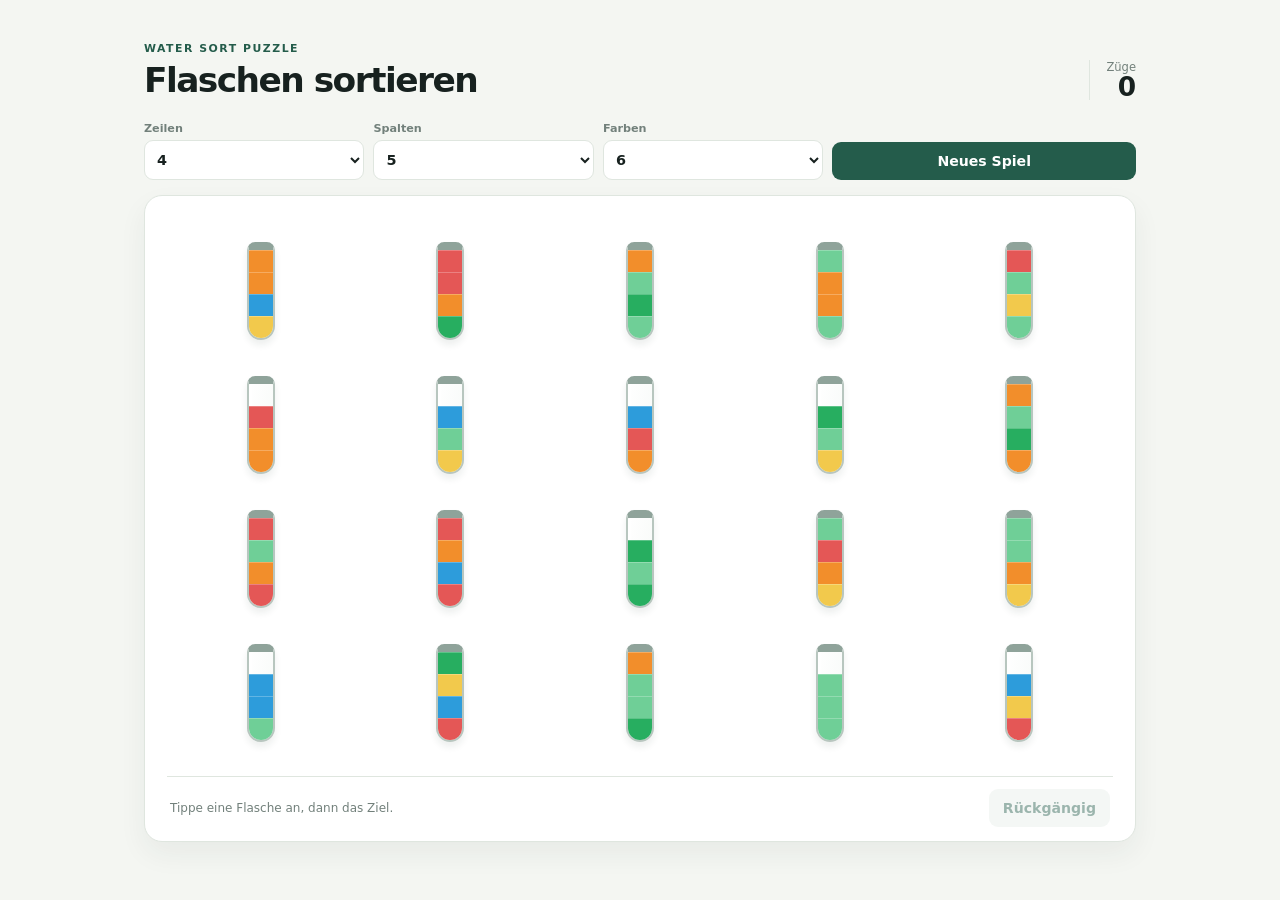
==== commit 0fedf211: "fixing" ====
--- a/bottle-sort/index.html
+++ b/bottle-sort/index.html
@@ -2,33 +2,25 @@
 <html lang="de">
 <head>
   <meta charset="utf-8">
-  <meta name="viewport" content="width=device-width, initial-scale=1, viewport-fit=cover">
-  <meta name="theme-color" content="#10251f">
-  <meta name="description" content="Bottle Sort – ein farbenfrohes Sortierspiel">
-  <link rel="manifest" href="./manifest.json">
-  <link rel="stylesheet" href="./style.css">
-  <title>Bottle Sort</title>
+  <meta name="viewport" content="width=device-width, initial-scale=1">
+  <title>Flaschen sortieren</title>
+  <link rel="stylesheet" href="style.css">
 </head>
 <body>
-  <div class="app-shell">
+  <main class="app-shell">
     <header class="topbar">
-      <div class="brand"><span class="brand-mark" aria-hidden="true">◒</span><div><strong>BOTTLE SORT</strong><small>FOCUS • FLOW • FINISH</small></div></div>
-      <div class="stats" aria-live="polite"><span id="levelLabel">Level 1</span><span class="moves"><b id="moveCount">0</b> Züge</span></div>
+      <div><p class="eyebrow">WATER SORT PUZZLE</p><h1>Flaschen sortieren</h1></div>
+      <div class="moves" aria-live="polite"><span>Züge</span><strong id="move-count">0</strong></div>
     </header>
-    <main>
-      <section class="hero"><p class="eyebrow">LIQUID LOGIC</p><h1>Finde den<br><em>klaren Fluss.</em></h1><p class="intro">Sortiere jede Farbe in eine eigene Flasche. Oben anklicken, dann ins Ziel gießen.</p></section>
-      <section class="controls" aria-label="Spieleinstellungen">
-        <label>Schwierigkeit<select id="difficulty"><option value="4">Einfach · 4 Farben</option><option value="6" selected>Mittel · 6 Farben</option><option value="8">Schwer · 8 Farben</option><option value="12">Extrem · 12 Farben</option><option value="custom">Benutzerdefiniert</option></select></label>
-        <label id="customWrap" class="hidden">Farben<input id="customColors" type="number" min="2" max="20" value="6"></label>
-        <label>Zeilen<select id="rowsSelect"></select></label><label>Spalten<select id="colsSelect"></select></label>
-        <button id="newGame" class="primary" type="button">Neues Spiel <span aria-hidden="true">↗</span></button><button id="undo" class="secondary" type="button" disabled>↶ Undo</button>
-      </section>
-      <p id="hint" class="hint" aria-live="polite">Wähle eine Quellflasche.</p>
-      <section id="board" class="board" aria-label="Spielfeld"></section>
-    </main>
-    <footer><span>© BOTTLE SORT</span><span>PUZZLE NO. <b id="puzzleNo">001</b></span></footer>
-  </div>
-  <div id="winOverlay" class="overlay hidden" role="dialog" aria-modal="true" aria-labelledby="winHeading"><canvas id="confetti" aria-hidden="true"></canvas><div class="win-card"><span class="win-kicker">PERFEKT SORTIERT</span><h2 id="winHeading">Schöner<br><em>Flow.</em></h2><p id="winText"></p><button id="playAgain" class="primary" type="button">Neue Runde ↗</button></div></div>
-  <script src="./app.js" defer></script>
+    <section class="controls" aria-label="Spieloptionen">
+      <label>Zeilen<select id="rows"><option>2</option><option>3</option><option selected>4</option><option>5</option><option>6</option><option>7</option><option>8</option></select></label>
+      <label>Spalten<select id="columns"><option>2</option><option>3</option><option>4</option><option selected>5</option><option>6</option><option>7</option><option>8</option></select></label>
+      <label>Farben<select id="colors"><option>2</option><option>3</option><option>4</option><option>5</option><option selected>6</option><option>7</option><option>8</option><option>9</option><option>10</option><option>11</option><option>12</option></select></label>
+      <button class="button primary" id="new-game" type="button">Neues Spiel</button>
+    </section>
+    <section class="game-card"><div class="board" id="board" role="grid"></div><div class="game-footer"><p>Tippe eine Flasche an, dann das Ziel.</p><button class="button secondary" id="undo" type="button">Rückgängig</button></div></section>
+  </main>
+  <div class="overlay" id="win-overlay" hidden><div class="dialog" role="dialog" aria-modal="true" aria-labelledby="win-title"><p class="eyebrow">PUZZLE GELÖST</p><h2 id="win-title">Gewonnen!</h2><p id="win-moves"></p><button class="button primary" id="win-new" type="button">Neues Spiel</button></div></div>
+  <script src="app.js"></script>
 </body>
 </html>
--- a/bottle-sort/style.css
+++ b/bottle-sort/style.css
@@ -1,327 +1,220 @@
-@import url('https://fonts.googleapis.com/css2?family=DM+Mono:wght@400;500&family=Syne:wght@600;700;800&display=swap');
-
 :root {
-  --bg: #081b1d;
-  --surface: #102c2e;
-  --surface-2: #15383a;
-  --text: #eff8e9;
-  --muted: #9ab1a7;
-  --line: rgba(190, 235, 205, .18);
-  --acid: #d8f36a;
-  --coral: #ff765f;
-  --cols: 5;
-  --bottle-w: 58px;
-  --bottle-h: 151px;
+  --ink: #17211f;
+  --muted: #72807b;
+  --paper: #f4f6f2;
+  --card: #fff;
+  --line: #dfe6df;
+  --accent: #245c4b;
+  --bottle-width: 54px;
 }
 
 * {
   box-sizing: border-box;
-}
-
-html {
-  min-width: 320px;
-  background: var(--bg);
 }
 
 body {
   margin: 0;
   min-height: 100vh;
-  color: var(--text);
-  background: radial-gradient(circle at 75% -10%, #1b4b4a 0, transparent 38%), var(--bg);
-  font-family: 'DM Mono', ui-monospace, monospace;
-  -webkit-font-smoothing: antialiased;
-  user-select: none;
-  -webkit-tap-highlight-color: transparent;
-}
-
-body::before {
-  content: '';
-  position: fixed;
-  inset: 0;
-  pointer-events: none;
-  opacity: .13;
-  background-image: radial-gradient(rgba(216, 243, 106, .7) .5px, transparent .5px);
-  background-size: 9px 9px;
-}
-
-button,
-select,
-input {
-  font: inherit;
-}
-
-button {
-  -webkit-appearance: none;
+  background: var(--paper);
+  color: var(--ink);
+  font-family: system-ui, -apple-system, BlinkMacSystemFont, "Segoe UI", sans-serif;
 }
 
 .app-shell {
-  width: min(1240px, 100%);
-  min-height: 100vh;
+  width: min(100%, 1040px);
   margin: auto;
-  padding: 25px 5vw 20px;
-  display: flex;
-  flex-direction: column;
+  padding: 24px 14px 36px;
 }
 
 .topbar {
   display: flex;
+  align-items: flex-end;
   justify-content: space-between;
-  align-items: center;
-  gap: 20px;
-  padding-bottom: 20px;
-  border-bottom: 1px solid var(--line);
-}
-
-.brand {
+  gap: 16px;
+  margin-bottom: 22px;
+}
+
+.eyebrow {
+  margin: 0 0 5px;
+  color: var(--accent);
+  font-size: 0.68rem;
+  font-weight: 750;
+  letter-spacing: 0.14em;
+}
+
+h1,
+h2,
+p {
+  margin-top: 0;
+}
+
+h1 {
+  margin-bottom: 0;
+  font-size: clamp(1.45rem, 5vw, 2.15rem);
+  letter-spacing: -0.045em;
+}
+
+h2 {
+  margin: 0 0 8px;
+  font-size: 2rem;
+  letter-spacing: -0.04em;
+}
+
+.moves {
+  text-align: right;
+  border-left: 1px solid var(--line);
+  padding-left: 16px;
+}
+
+.moves span {
+  display: block;
+  color: var(--muted);
+  font-size: 0.72rem;
+}
+
+.moves strong {
+  font-size: 1.65rem;
+  line-height: 1;
+}
+
+.controls {
+  display: grid;
+  grid-template-columns: repeat(3, 1fr);
+  gap: 9px;
+  margin-bottom: 15px;
+}
+
+label {
+  color: var(--muted);
+  font-size: 0.7rem;
+  font-weight: 700;
+}
+
+select {
+  display: block;
+  width: 100%;
+  margin-top: 5px;
+  padding: 10px 8px;
+  border: 1px solid var(--line);
+  border-radius: 9px;
+  background: #fff;
+  color: var(--ink);
+  font: inherit;
+  font-size: 0.9rem;
+}
+
+.button {
+  border: 0;
+  border-radius: 9px;
+  padding: 11px 14px;
+  font: inherit;
+  font-size: 0.88rem;
+  font-weight: 750;
+  cursor: pointer;
+  transition: transform 0.15s, background 0.15s, opacity 0.15s;
+}
+
+.button:active {
+  transform: translateY(1px);
+}
+
+.button:disabled {
+  cursor: not-allowed;
+  opacity: 0.45;
+}
+
+.primary {
+  background: var(--accent);
+  color: #fff;
+}
+
+.secondary {
+  background: #e8efea;
+  color: var(--accent);
+}
+
+.controls .button {
+  grid-column: 1 / -1;
+  margin-top: 3px;
+}
+
+.game-card {
+  background: var(--card);
+  border: 1px solid var(--line);
+  border-radius: 18px;
+  padding: 18px 10px 12px;
+  box-shadow: 0 12px 28px rgba(28, 54, 43, 0.06);
+}
+
+.board {
+  display: grid;
+  gap: clamp(18px, 4vw, 36px) clamp(6px, 2vw, 18px);
+  align-items: end;
+  justify-items: center;
+  min-height: 220px;
+  padding: 16px 4px 24px;
+}
+
+.bottle {
+  width: var(--bottle-width);
+  aspect-ratio: 1 / 3.5;
+  min-height: 92px;
+  max-height: 225px;
+  padding: 0;
+  border: 0;
+  background: transparent;
+  cursor: pointer;
+  position: relative;
+  transition: transform 0.18s ease;
+}
+
+.bottle:focus-visible {
+  outline: 3px solid #9dd5bc;
+  outline-offset: 5px;
+  border-radius: 18px;
+}
+
+.bottle.selected {
+  transform: translateY(-9px);
+}
+
+.bottle.tilt {
+  transform: translateY(-5px) rotate(7deg);
+}
+
+.glass {
+  position: absolute;
+  inset: 0;
+  display: flex;
+  flex-direction: column-reverse;
+  overflow: hidden;
+  border: 2px solid #b8c6bf;
+  border-top: 8px solid #8fa39a;
+  border-radius: 10px 10px 17px 17px;
+  background: linear-gradient(100deg, rgba(255, 255, 255, 0.8), rgba(234, 241, 236, 0.4));
+  box-shadow: inset 4px 0 5px rgba(255, 255, 255, 0.7), 0 5px 7px rgba(30, 54, 44, 0.08);
+}
+
+.layer {
+  display: block;
+  flex: 0 0 25%;
+  width: 100%;
+  border-top: 1px solid rgba(255, 255, 255, 0.25);
+}
+
+.game-footer {
+  border-top: 1px solid var(--line);
   display: flex;
   align-items: center;
-  gap: 11px;
-}
-
-.brand-mark {
-  color: var(--coral);
-  font-size: 30px;
-  line-height: 1;
-  transform: rotate(-35deg);
-}
-
-.brand strong {
-  display: block;
-  font: 800 16px/1 'Syne', sans-serif;
-  letter-spacing: .1em;
-}
-
-.brand small {
-  display: block;
-  margin-top: 6px;
-  color: var(--muted);
-  font-size: 9px;
-  letter-spacing: .13em;
-}
-
-.stats {
-  display: flex;
-  gap: 18px;
-  color: var(--muted);
-  font-size: 10px;
-  text-transform: uppercase;
-  white-space: nowrap;
-}
-
-.moves {
-  padding-left: 18px;
-  border-left: 1px solid var(--line);
-}
-
-.moves b {
-  margin-right: 5px;
-  color: var(--acid);
-  font: 700 20px/1 'Syne', sans-serif;
-}
-
-.hero {
-  display: flex;
-  align-items: end;
-  gap: clamp(28px, 7vw, 105px);
-  padding: 42px 0 30px;
-}
-
-.eyebrow,
-.win-kicker {
-  margin: 0 0 12px;
-  color: var(--coral);
-  font-size: 10px;
-  letter-spacing: .17em;
-}
-
-.hero h1 {
+  justify-content: space-between;
+  gap: 10px;
+  padding: 12px 3px 0;
+}
+
+.game-footer p {
   margin: 0;
-  font: 800 clamp(42px, 6vw, 78px)/.9 'Syne', sans-serif;
-  letter-spacing: -.07em;
-}
-
-.hero h1 em,
-.win-card em {
-  color: var(--acid);
-  font-style: normal;
-}
-
-.intro {
-  max-width: 280px;
-  margin: 0 0 5px;
-  color: var(--muted);
-  font-size: 11px;
-  line-height: 1.75;
-}
-
-.controls {
-  display: flex;
-  flex-wrap: wrap;
-  align-items: end;
-  gap: 10px;
-  padding: 16px 0;
-  border-block: 1px solid var(--line);
-}
-
-.controls label {
-  display: flex;
-  flex-direction: column;
-  gap: 6px;
-  color: var(--muted);
-  font-size: 9px;
-  letter-spacing: .1em;
-  text-transform: uppercase;
-}
-
-.controls select,
-.controls input,
-.controls button {
-  height: 38px;
-  border: 1px solid rgba(190, 235, 205, .32);
-  border-radius: 4px;
-  padding: 0 11px;
-  color: var(--text);
-  background: var(--surface);
-  font-size: 11px;
-}
-
-.controls select {
-  min-width: 155px;
-}
-
-.controls input {
-  width: 88px;
-}
-
-.controls button {
-  cursor: pointer;
-  font-weight: 500;
-  transition: transform .18s, background .18s, border-color .18s;
-}
-
-.controls button:hover:not(:disabled) {
-  transform: translateY(-2px);
-}
-
-.primary {
-  border-color: var(--acid) !important;
-  color: var(--bg) !important;
-  background: var(--acid) !important;
-}
-
-.primary:hover:not(:disabled) {
-  background: #efff9b !important;
-}
-
-.secondary {
-  margin-left: auto;
-}
-
-.secondary:disabled {
-  cursor: not-allowed;
-  opacity: .35;
-}
-
-.hidden {
-  display: none !important;
-}
-
-.hint {
-  height: 16px;
-  margin: 20px 0 8px;
-  color: var(--muted);
-  text-align: center;
-  font-size: 10px;
-}
-
-.board {
-  display: grid;
-  grid-template-columns: repeat(var(--cols), var(--bottle-w));
-  grid-auto-rows: var(--bottle-h);
-  justify-content: center;
-  align-content: center;
-  gap: clamp(15px, 2.2vw, 30px);
-  flex: 1;
-  min-height: 300px;
-  padding: 14px 0 24px;
-}
-
-.bottle {
-  position: relative;
-  display: flex;
-  flex-direction: column-reverse;
-  width: var(--bottle-w);
-  height: var(--bottle-h);
-  padding: 0;
-  overflow: visible;
-  cursor: pointer;
-  border: 3px solid rgba(239, 248, 233, .75);
-  border-top: 0;
-  border-radius: 0 0 21px 21px;
-  outline: none;
-  background: rgba(255, 255, 255, .035);
-  filter: drop-shadow(5px 8px 0 rgba(0, 0, 0, .18));
-  transition: transform .25s, filter .25s, box-shadow .25s;
-}
-
-.bottle::before {
-  content: '';
-  position: absolute;
-  top: -10px;
-  left: -3px;
-  width: calc(100% + 6px);
-  height: 12px;
-  border: 3px solid rgba(239, 248, 233, .75);
-  border-radius: 5px 5px 2px 2px;
-  background: var(--bg);
-}
-
-.bottle:focus-visible {
-  box-shadow: 0 0 0 3px var(--acid);
-}
-
-.bottle.selected {
-  transform: translateY(-10px) rotate(-4deg);
-  filter: drop-shadow(5px 14px 0 rgba(255, 118, 95, .28));
-}
-
-.bottle.target {
-  box-shadow: 0 0 0 3px var(--acid);
-}
-
-.bottle.pouring {
-  animation: pour .52s ease;
-}
-
-.layer {
-  position: relative;
-  flex: 0 0 25%;
-  width: 100%;
-  border-top: 1px solid rgba(255, 255, 255, .22);
-  transition: background .25s;
-}
-
-.layer:first-child {
-  border-radius: 0 0 17px 17px;
-  border-top: 0;
-}
-
-@keyframes pour {
-  50% {
-    transform: rotate(-14deg) translate(-8px, -7px);
-  }
-  100% {
-    transform: rotate(0);
-  }
-}
-
-footer {
-  display: flex;
-  justify-content: space-between;
-  padding-top: 17px;
-  color: var(--muted);
-  border-top: 1px solid var(--line);
-  font-size: 9px;
+  color: var(--muted);
+  font-size: 0.75rem;
 }
 
 .overlay {
@@ -330,114 +223,52 @@
   z-index: 5;
   display: grid;
   place-items: center;
-  background: rgba(2, 12, 13, .88);
-}
-
-.overlay canvas {
-  position: absolute;
-  inset: 0;
-  width: 100%;
-  height: 100%;
-  pointer-events: none;
-}
-
-.win-card {
-  position: relative;
-  z-index: 1;
-  width: min(390px, calc(100% - 32px));
-  padding: 45px 36px;
-  color: var(--text);
+  padding: 20px;
+  background: rgba(23, 33, 31, 0.38);
+}
+
+.overlay[hidden] {
+  display: none;
+}
+
+.dialog {
+  width: min(100%, 340px);
+  padding: 32px 25px 26px;
+  border-radius: 18px;
+  background: #fff;
   text-align: center;
-  border: 1px solid var(--acid);
-  background: var(--surface);
-  box-shadow: 12px 12px 0 var(--coral);
-}
-
-.win-card h2 {
-  margin: 12px 0 20px;
-  font: 800 56px/.9 'Syne', sans-serif;
-  letter-spacing: -.07em;
-}
-
-.win-card p {
-  color: var(--muted);
-  font-size: 11px;
-}
-
-.win-card button {
-  height: 42px;
-  margin-top: 18px;
-  padding: 0 18px;
-  border: 0;
-  cursor: pointer;
-  font-size: 11px;
-}
-
-@media (max-width: 650px) {
+  box-shadow: 0 24px 60px rgba(0, 0, 0, 0.18);
+}
+
+.dialog p:not(.eyebrow) {
+  color: var(--muted);
+  margin: 0 0 22px;
+}
+
+@media (min-width: 560px) {
   .app-shell {
-    padding: 18px 16px 16px;
-  }
-
-  .hero {
-    display: block;
-    padding: 29px 0 23px;
-  }
-
-  .intro {
-    margin-top: 18px;
-  }
-
-  .stats {
-    gap: 10px;
+    padding: 42px 24px;
   }
 
   .controls {
-    gap: 8px;
-  }
-
-  .controls label:first-child {
-    flex: 1 1 155px;
-  }
-
-  .controls label:nth-of-type(2),
-  .controls label:nth-of-type(3),
-  .controls label:nth-of-type(4) {
-    flex: 1 1 80px;
-  }
-
-  .controls select {
-    width: 100%;
-    min-width: 0;
-  }
-
-  .secondary {
-    margin-left: 0;
-  }
-
-  .controls button {
+    display: flex;
+    align-items: end;
+  }
+
+  .controls label {
     flex: 1;
   }
 
+  .controls .button {
+    margin: 0;
+    flex: 1.25;
+  }
+
+  .game-card {
+    padding: 28px 22px 14px;
+  }
+
   .board {
-    gap: clamp(10px, 4vw, 18px);
-    min-height: 280px;
-  }
-
-  .win-card {
-    padding: 38px 28px;
-    box-shadow: 8px 8px 0 var(--coral);
-  }
-
-  .win-card h2 {
-    font-size: 48px;
-  }
-}
-
-@media (prefers-reduced-motion: reduce) {
-  *,
-  *::before,
-  *::after {
-    animation-duration: .01ms !important;
-    transition-duration: .01ms !important;
+    padding: 18px 8px 34px;
   }
 }
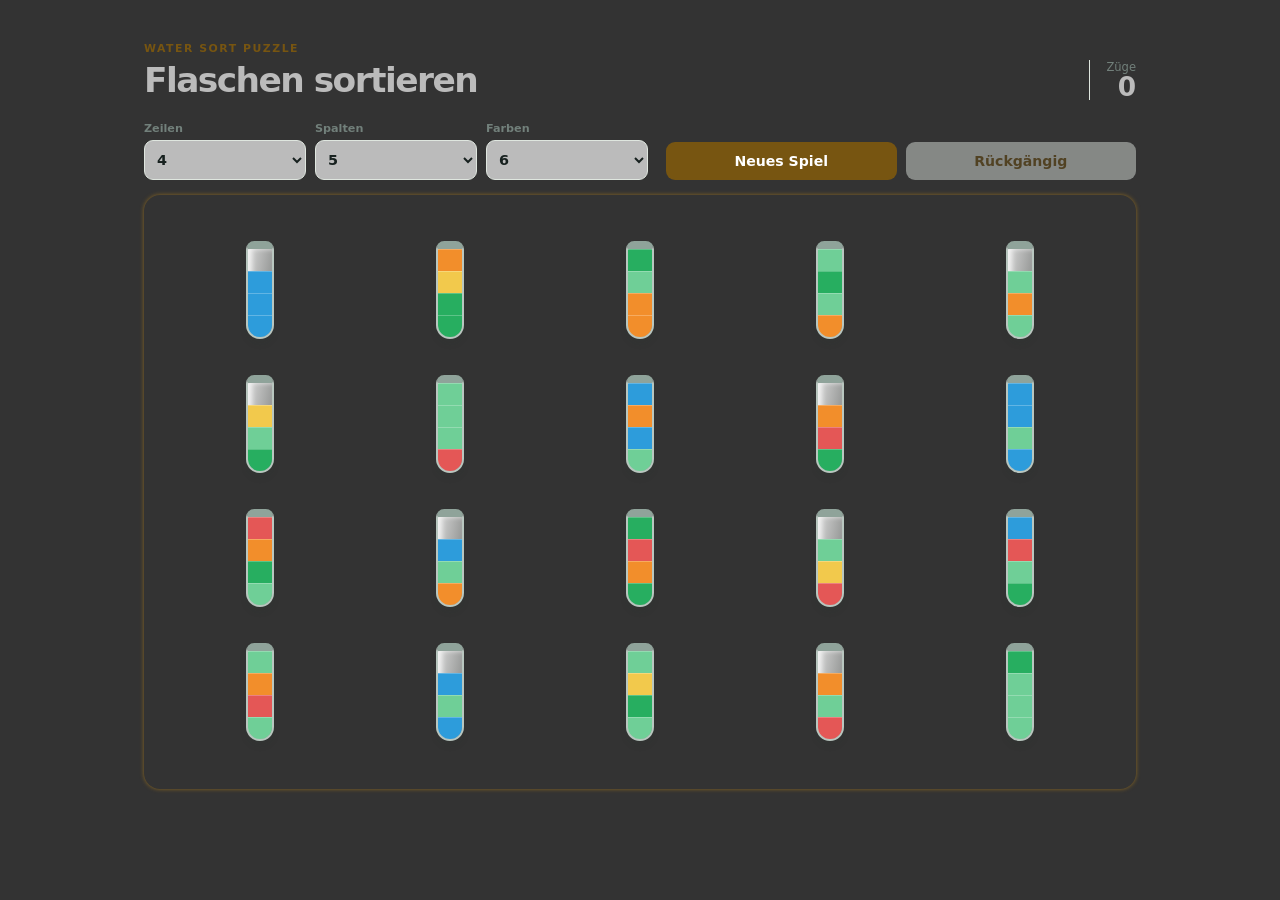
==== commit 1fa1b53c: "cleaning up ai design slop" ====
--- a/bottle-sort/index.html
+++ b/bottle-sort/index.html
@@ -15,10 +15,10 @@
     <section class="controls" aria-label="Spieloptionen">
       <label>Zeilen<select id="rows"><option>2</option><option>3</option><option selected>4</option><option>5</option><option>6</option><option>7</option><option>8</option></select></label>
       <label>Spalten<select id="columns"><option>2</option><option>3</option><option>4</option><option selected>5</option><option>6</option><option>7</option><option>8</option></select></label>
-      <label>Farben<select id="colors"><option>2</option><option>3</option><option>4</option><option>5</option><option selected>6</option><option>7</option><option>8</option><option>9</option><option>10</option><option>11</option><option>12</option></select></label>
-      <button class="button primary" id="new-game" type="button">Neues Spiel</button>
+      <label>Farben<select id="colors"><option>2</option><option>3</option><option>4</option><option>5</option><option selected>6</option><option>7</option><option>8</option><option>9</option><option>10</option><option>11</option><option>12</option></select></label><br>
+      <button class="button primary" id="new-game" type="button">Neues Spiel</button><button class="button secondary" id="undo" type="button">Rückgängig</button>
     </section>
-    <section class="game-card"><div class="board" id="board" role="grid"></div><div class="game-footer"><p>Tippe eine Flasche an, dann das Ziel.</p><button class="button secondary" id="undo" type="button">Rückgängig</button></div></section>
+    <section class="game-card"><div class="board" id="board" role="grid"></div></section>
   </main>
   <div class="overlay" id="win-overlay" hidden><div class="dialog" role="dialog" aria-modal="true" aria-labelledby="win-title"><p class="eyebrow">PUZZLE GELÖST</p><h2 id="win-title">Gewonnen!</h2><p id="win-moves"></p><button class="button primary" id="win-new" type="button">Neues Spiel</button></div></div>
   <script src="app.js"></script>
--- a/bottle-sort/style.css
+++ b/bottle-sort/style.css
@@ -4,7 +4,7 @@
   --paper: #f4f6f2;
   --card: #fff;
   --line: #dfe6df;
-  --accent: #245c4b;
+  --accent: #751;
   --bottle-width: 54px;
 }
 
@@ -15,8 +15,8 @@
 body {
   margin: 0;
   min-height: 100vh;
-  background: var(--paper);
-  color: var(--ink);
+  background: #333;
+  color: #bbb;
   font-family: system-ui, -apple-system, BlinkMacSystemFont, "Segoe UI", sans-serif;
 }
 
@@ -97,7 +97,7 @@
   padding: 10px 8px;
   border: 1px solid var(--line);
   border-radius: 9px;
-  background: #fff;
+  background: #fffa;
   color: var(--ink);
   font: inherit;
   font-size: 0.9rem;
@@ -139,11 +139,9 @@
 }
 
 .game-card {
-  background: var(--card);
-  border: 1px solid var(--line);
-  border-radius: 18px;
-  padding: 18px 10px 12px;
-  box-shadow: 0 12px 28px rgba(28, 54, 43, 0.06);
+  background: #0000;
+  border-radius: 16px;
+  box-shadow: 0px 0px 4px rgba(150, 110, 30, 0.9);
 }
 
 .board {
@@ -235,7 +233,7 @@
   width: min(100%, 340px);
   padding: 32px 25px 26px;
   border-radius: 18px;
-  background: #fff;
+  background: #0007;
   text-align: center;
   box-shadow: 0 24px 60px rgba(0, 0, 0, 0.18);
 }
